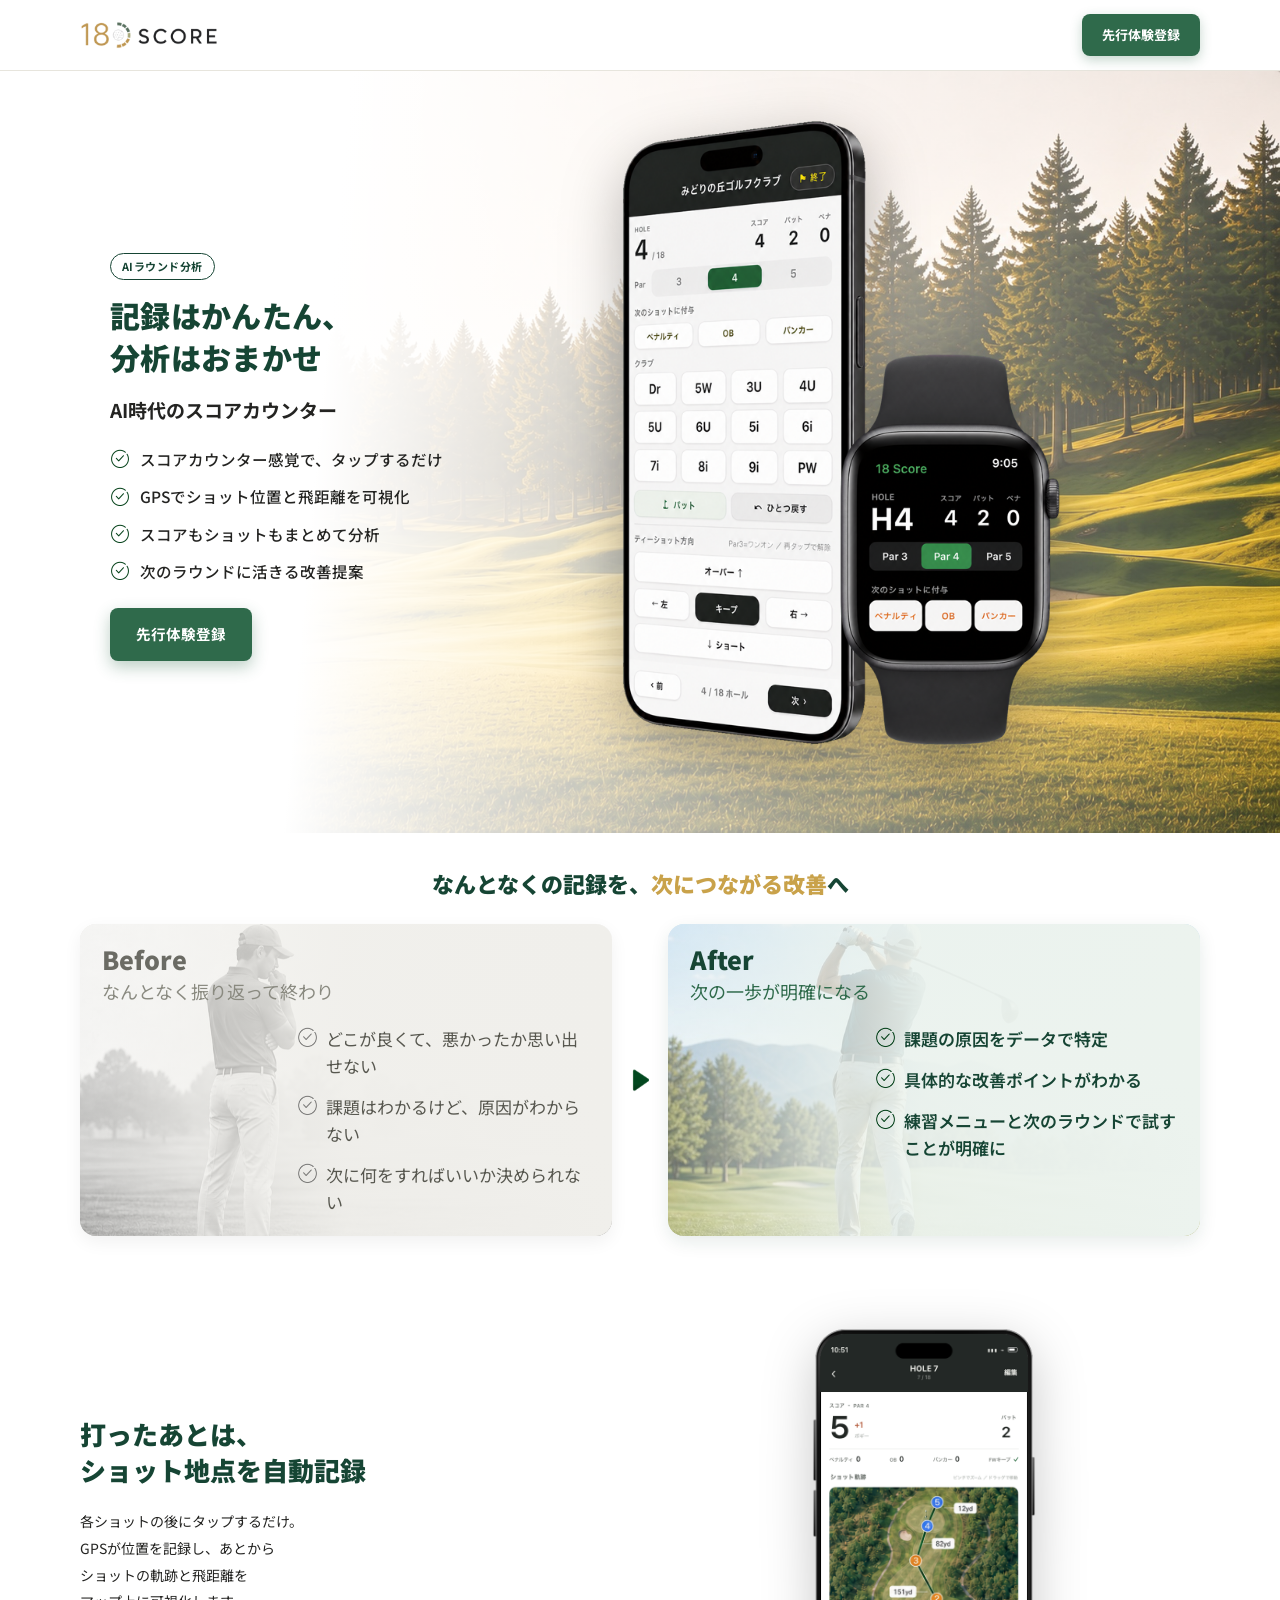
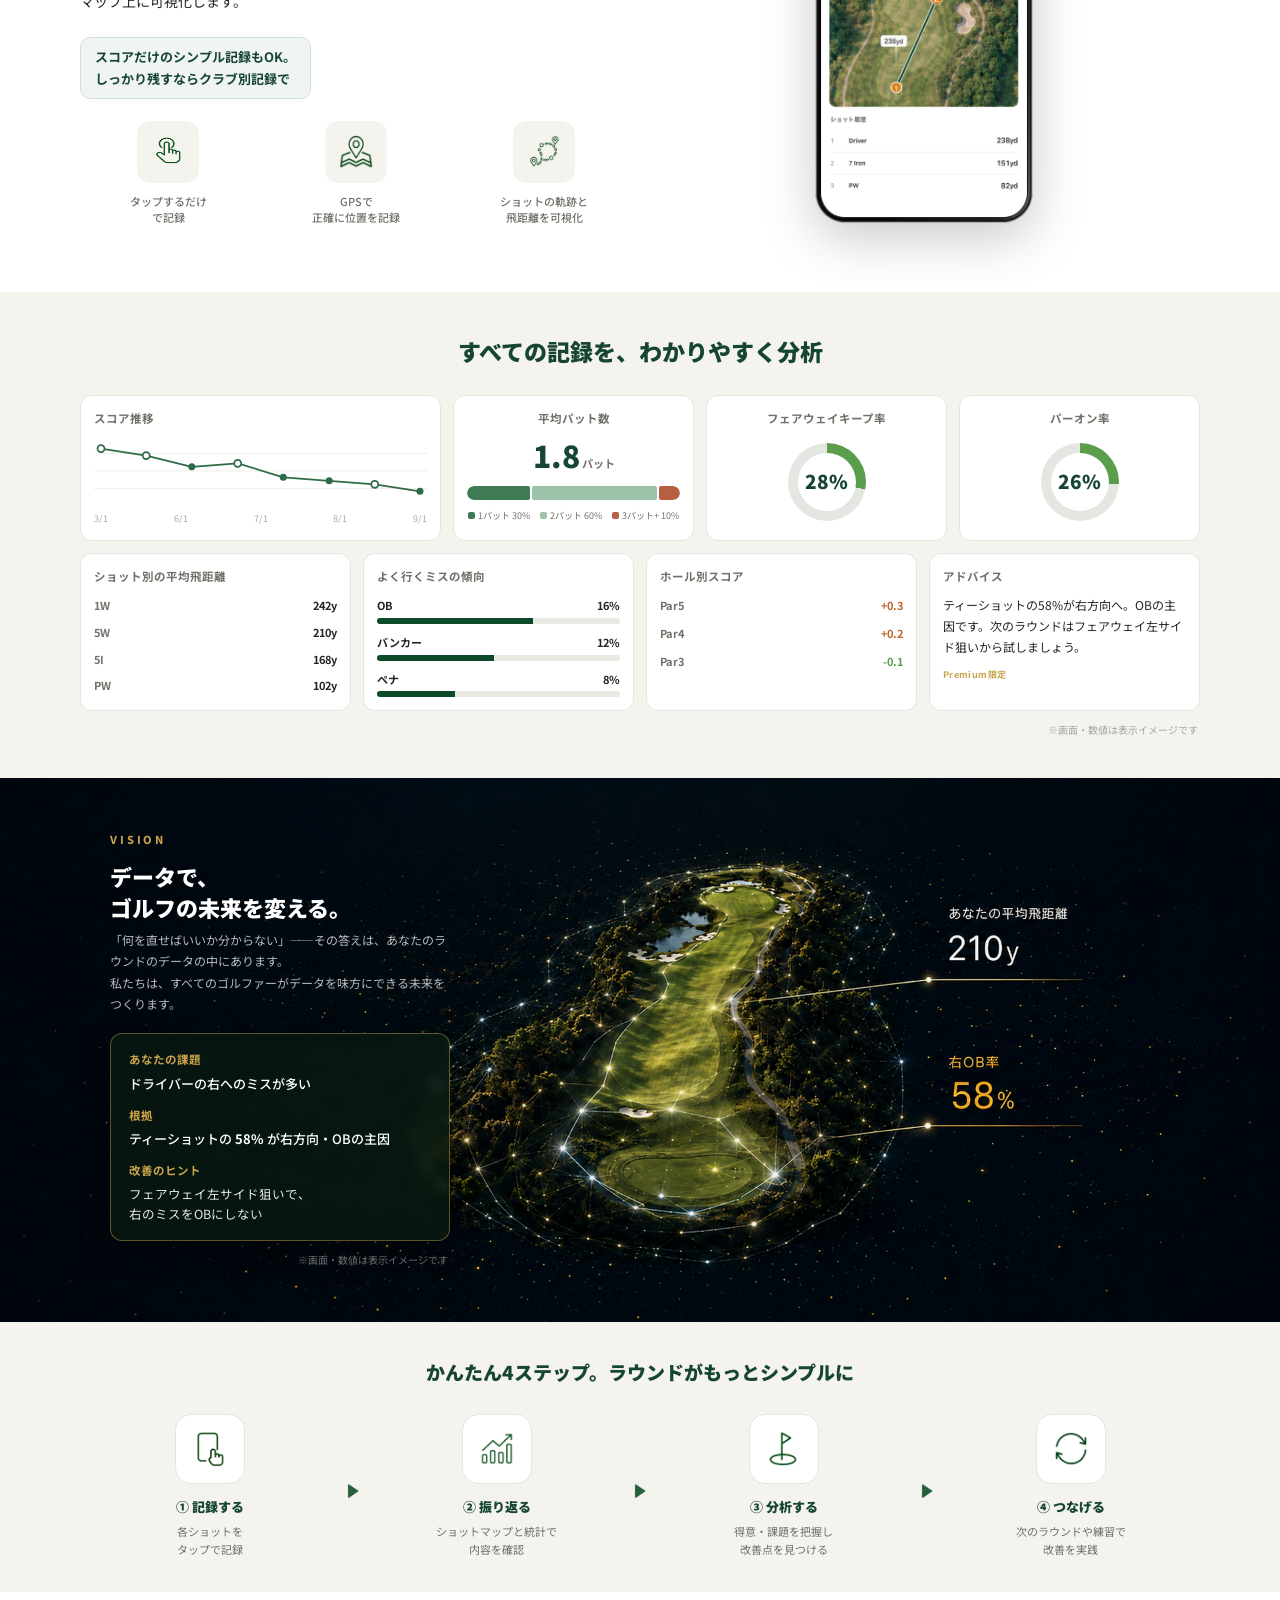
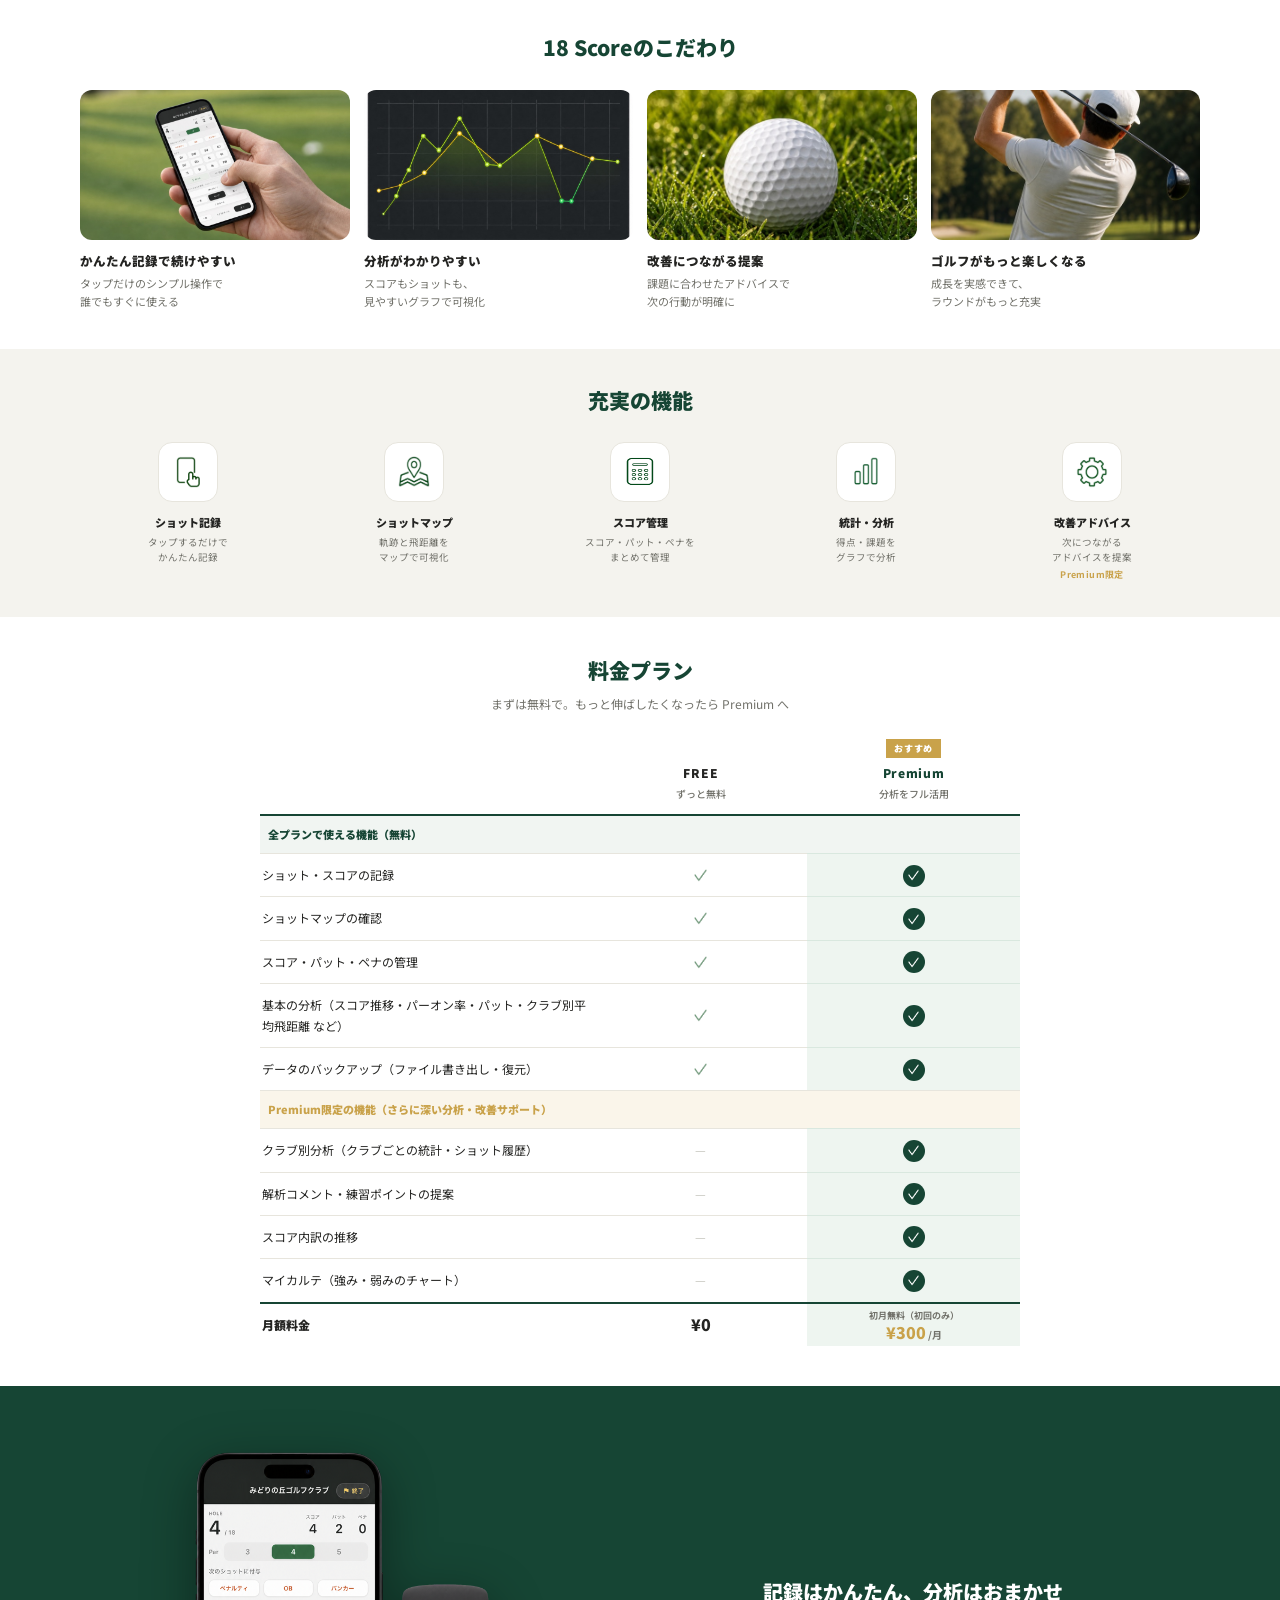
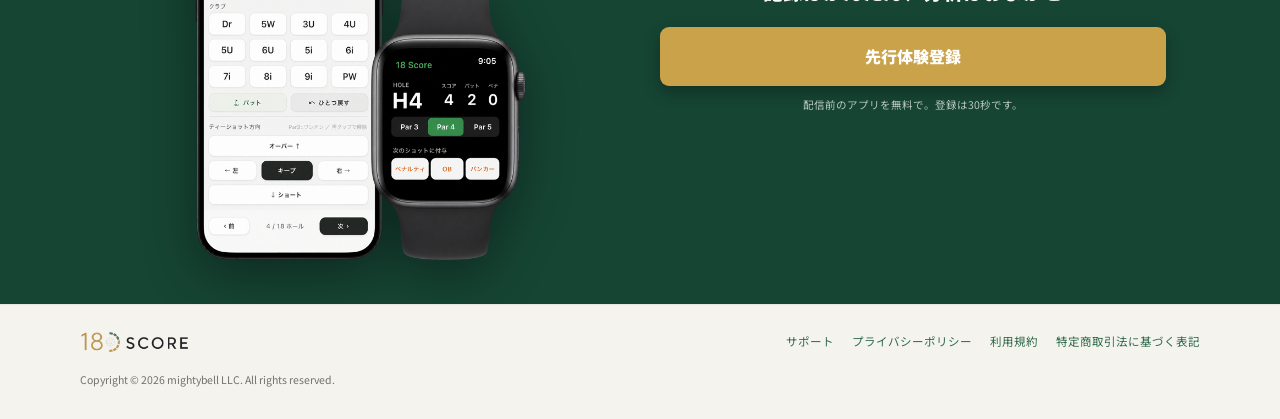
==== index.html @ 8c1914e6 "fix(web): ファビコンが本番で404になる参照を修正 docs/site を公開ルートとして配信しているため、`../design/app_icon_ios_1024.png` はルート外に出" ====
<!DOCTYPE html>
<html lang="ja">
<head>
<meta charset="utf-8">
<meta name="viewport" content="width=device-width,initial-scale=1">
<meta name="theme-color" content="#164534">
<title>18 Score｜AI時代のスコアカウンター</title>
<meta name="description" content="ゴルフスコア管理アプリ「18 Score」。記録はかんたん、分析はおまかせ。タップするだけのスコア・ショット記録と、次のラウンドに活きるAIラウンド分析。">
<meta property="og:title" content="18 Score｜AI時代のスコアカウンター">
<meta property="og:description" content="記録はかんたん、分析はおまかせ。タップするだけのスコア記録と、次につながるAIラウンド分析。">
<meta property="og:type" content="website">
<link rel="icon" href="assets/favicon-32.png">
<link rel="apple-touch-icon" href="assets/apple-touch-icon.png">
<script src="assets/analytics.js"></script>
<link rel="preconnect" href="https://fonts.googleapis.com">
<link rel="preconnect" href="https://fonts.gstatic.com" crossorigin>
<link href="https://fonts.googleapis.com/css2?family=Noto+Sans+JP:wght@400;500;700;900&display=swap" rel="stylesheet">
<style>
:root{
  --green:#164534; --green-deep:#0d4a2a; --gold:#c9a24a; --btn:#2f6a4b;
  --ink:#242422; --muted:#71716a; --bg:#f4f3ee; --line:#e7e5dd; --check:#5a9e4b;
}
*{box-sizing:border-box}
html{scroll-behavior:smooth}
html,body{margin:0;padding:0}
body{background:#e6e4db;font-family:-apple-system,BlinkMacSystemFont,'SF Pro JP','SF Pro Text','Hiragino Sans','Hiragino Kaku Gothic ProN','Noto Sans JP',sans-serif;color:var(--ink);-webkit-font-smoothing:antialiased;line-height:1.7}
a{color:var(--btn);text-decoration:none}
a:hover{color:var(--green)}
img{display:block;max-width:100%}
.page{max-width:100%;margin:0 auto;background:#fff}
.inner{max-width:1120px;margin-left:auto;margin-right:auto}

/* ---------- top nav ---------- */
.topnav{padding:14px 30px;background:#fff;border-bottom:1px solid var(--line);position:sticky;top:0;z-index:50}
.topnav .inner{display:flex;align-items:center;justify-content:space-between}
.topnav img{height:28px;width:auto}
.btn-cta{background:var(--btn);color:#fff;font-weight:700;font-size:13px;padding:10px 20px;border-radius:8px;box-shadow:0 4px 12px rgba(47,107,75,.28)}
a.btn-cta:hover{color:#fff;background:var(--green)}

/* ---------- hero ---------- */
.hero{position:relative;overflow:hidden;background:#fff}
.hero-bg{position:absolute;inset:0;background-image:url(assets/lp/hero-bg.jpg?v=2);background-size:cover;background-position:right center}
.hero-veil{position:absolute;inset:0;background:linear-gradient(95deg,#fff 26%,rgba(255,255,255,.72) 50%,rgba(255,255,255,.12) 100%)}
.hero .inner{position:relative;padding:34px 30px 26px}
.hero-grid{display:grid;grid-template-columns:0.92fr 1.08fr;gap:8px;align-items:center}
.hero-badge{display:inline-block;border:1px solid var(--green);color:var(--green);font-size:11px;font-weight:700;letter-spacing:.04em;padding:3px 11px;border-radius:20px;margin-bottom:14px}
.hero h1{margin:0 0 16px;font-size:30px;line-height:1.4;font-weight:900;color:var(--green);letter-spacing:.01em}
.hl{position:relative;display:inline-block;color:var(--green);white-space:nowrap}
.hl::after{content:"";position:absolute;left:-2px;right:-2px;bottom:2px;height:8px;background:var(--gold);opacity:.5;z-index:-1;border-radius:1px}
.hero-sub{margin:0 0 20px;font-size:19px;font-weight:700;color:var(--ink)}
.hero-checks{list-style:none;margin:0 0 24px;padding:0;display:flex;flex-direction:column;gap:11px}
.hero-checks li{display:flex;align-items:center;gap:10px;font-size:15.5px;font-weight:500}
.hero-checks img{width:20px;height:20px}
.btn-hero{background:var(--btn);color:#fff;font-weight:700;font-size:14.5px;padding:14px 26px;border-radius:8px;box-shadow:0 6px 16px rgba(47,107,75,.32);display:inline-block}
a.btn-hero:hover{color:#fff;background:var(--green)}
.hero-visual{display:flex;justify-content:center;align-items:center;margin-left:-16%;overflow:visible;position:relative;z-index:0}
.hero-visual img{width:142%;max-width:none;filter:drop-shadow(0 18px 30px rgba(0,0,0,.28))}

/* ---------- before / after ---------- */
.ba{position:relative;padding:34px 30px 40px;background:#fff}
.ba h2{margin:0 0 24px;text-align:center;font-size:22px;font-weight:900;color:var(--green);line-height:1.5}
.ba h2 .gold{color:var(--gold)}
.ba-grid{display:grid;grid-template-columns:1fr auto 1fr;gap:14px;align-items:stretch}
.ba-card{position:relative;border-radius:16px;overflow:hidden;min-height:250px}
.ba-card.before{background:#e9e8e3;box-shadow:0 6px 18px rgba(0,0,0,.06)}
.ba-card.after{background:#e7efe9;box-shadow:0 6px 18px rgba(22,69,52,.1)}
.ba-photo{position:absolute;inset:0;background-size:auto 150%;background-repeat:no-repeat;background-position:left 30% center}
.ba-card.before .ba-photo{background-image:url(assets/lp/before-card.jpg);filter:grayscale(1) brightness(1.08)}
.ba-card.after .ba-photo{background-image:url(assets/lp/after-card.jpg);filter:brightness(1.08)}
.ba-card.before .ba-veil{position:absolute;inset:0;background:linear-gradient(90deg,rgba(240,239,235,.35) 0%,rgba(240,239,235,.78) 30%,rgba(240,239,235,.96) 50%,rgba(240,239,235,1) 100%)}
.ba-card.after .ba-veil{position:absolute;inset:0;background:linear-gradient(90deg,rgba(236,243,238,.35) 0%,rgba(236,243,238,.78) 28%,rgba(236,243,238,.96) 48%,rgba(236,243,238,1) 100%)}
.ba-body{position:relative;padding:20px 22px;height:100%}
.ba-title{font-size:25px;font-weight:900;line-height:1.2}
.ba-card.before .ba-title{color:#6b6b64}
.ba-card.after .ba-title{color:var(--green)}
.ba-caption{font-size:18px;margin-top:2px}
.ba-card.before .ba-caption{color:#8a8a80}
.ba-card.after .ba-caption{color:var(--btn)}
.ba-head{margin-bottom:18px}
.ba-list{list-style:none;margin:0 0 0 auto;padding:0;width:60%;display:flex;flex-direction:column;gap:14px}
.ba-card.after .ba-list{width:62%}
.ba-list li{display:flex;align-items:flex-start;gap:8px;font-size:17px;line-height:1.6}
.ba-card.before .ba-list li{color:#57574f}
.ba-card.after .ba-list li{color:var(--green);font-weight:600}
.ba-list img{width:21px;height:21px;flex:none;margin-top:2px}
.ba-card.before .ba-list img{filter:grayscale(1) opacity(.6)}
.ba-arrow{align-self:center}
.ba-arrow img{width:28px;height:28px}

/* ---------- auto record ---------- */
.record{padding:44px 30px 40px;background:#fff}
.record-grid{display:grid;grid-template-columns:1fr 1fr;gap:16px;align-items:start}
.record-copy{margin-top:96px}
.record h2{margin:0 0 20px;font-size:26px;font-weight:900;color:var(--green);line-height:1.4}
.record p{margin:0 0 22px;font-size:14px;color:var(--ink);line-height:1.9}
.simple-pill{display:inline-block;background:#f1f5f2;border:1px solid #cfe0d5;color:var(--green);font-size:13px;font-weight:700;line-height:1.7;border-radius:10px;padding:8px 14px;margin-bottom:22px}
.record-points{display:flex;gap:12px}
.record-point{flex:1;text-align:center}
.record-point .tile{width:62px;height:62px;margin:0 auto 10px;border-radius:14px;background:var(--bg);display:grid;place-items:center}
.record-point .tile img{width:34px;height:34px}
.record-point .label{font-size:11px;font-weight:500;color:var(--muted);line-height:1.5}
.record-visual{display:flex;justify-content:center;align-items:flex-start;position:relative;z-index:2;overflow:visible;margin-top:-20px}
.record-visual img{width:min(598px,100%);filter:drop-shadow(0 14px 26px rgba(0,0,0,.22))}

/* ---------- analyze dashboard ---------- */
.analyze{padding:40px 30px;background:var(--bg)}
.analyze h2{margin:0 0 24px;text-align:center;font-size:23px;font-weight:900;color:var(--green)}
.dash-row1{display:grid;grid-template-columns:1.5fr 1fr 1fr 1fr;gap:12px;margin-bottom:12px}
.dash-row2{display:grid;grid-template-columns:1fr 1fr 1fr 1fr;gap:12px}
.card{background:#fff;border:1px solid var(--line);border-radius:12px;padding:13px}
.dash-row1 .card{display:flex;flex-direction:column}
.card-label{font-size:11.5px;font-weight:700;color:var(--muted);margin-bottom:8px;flex-shrink:0}
.card-body{flex:1;display:flex;flex-direction:column;justify-content:center}
.card-center{text-align:center;display:flex;flex-direction:column;justify-content:center}
.chart-img{display:block;width:100%;height:auto}
.chart-axis{display:flex;justify-content:space-between;font-size:9px;color:#a8a89f;margin-top:5px}
.big-num{font-size:30px;font-weight:900;color:var(--green);line-height:1.1}
.big-num small{font-size:11px;font-weight:700;color:var(--muted);margin-left:2px}
.donut{width:78px;height:78px;margin:0 auto;border-radius:50%;display:grid;place-items:center}
.putt-bar{display:flex;width:100%;height:14px;border-radius:7px;overflow:hidden;gap:2px}
.putt-bar span{display:block;height:100%;border-radius:2px}
.putt-bar span:first-child{border-radius:7px 2px 2px 7px}
.putt-bar span:last-child{border-radius:2px 7px 7px 2px}
.putt-legend{display:flex;justify-content:center;gap:7px 10px;flex-wrap:wrap;font-size:9px;color:var(--muted);margin-top:10px;line-height:1.4}
.putt-legend i{display:inline-block;width:7px;height:7px;border-radius:2px;margin-right:3px}
.donut>div{width:58px;height:58px;border-radius:50%;background:#fff;display:grid;place-items:center;font-size:19px;font-weight:900;color:var(--green)}
.stat-list{display:flex;flex-direction:column;gap:8px;font-size:11px}
.stat-list>div{display:flex;justify-content:space-between}
.stat-list span{color:var(--muted);font-weight:700}
.stat-list b{color:var(--ink)}
.bar-list{display:flex;flex-direction:column;gap:9px;font-size:11px}
.bar-list .bar-head{display:flex;justify-content:space-between;margin-bottom:3px}
.bar-list .bar-head span{color:var(--ink);font-weight:700}
.bar-track{height:6px;background:#e8eae4;border-radius:4px;overflow:hidden}
.bar-fill{height:100%;background:var(--green-deep)}
.hole-list{display:flex;flex-direction:column;gap:9px;font-size:11px}
.hole-list>div{display:flex;justify-content:space-between}
.hole-list span{color:var(--muted);font-weight:700}
.plus{color:#c0642e}
.minus{color:var(--check)}
.advice{display:flex;flex-direction:column}
.advice p{margin:0 0 10px;font-size:12px;line-height:1.75;color:var(--ink)}
.mock-note{margin:10px 2px 0;font-size:10px;color:#a8a89f;text-align:right}
.mock-note.on-dark{color:rgba(255,255,255,.45)}
.premium-mini{font-size:9px;font-weight:700;color:var(--gold);letter-spacing:.04em}

/* ---------- course insight (dark) ---------- */
.insight{position:relative;background:#00070e;overflow:hidden}
.insight-bg{position:absolute;inset:0;width:100%;height:100%;object-fit:cover;object-position:center;opacity:.96}
.insight .inner{position:relative;padding:52px 30px 54px}
.insight-copy{max-width:340px}
.insight-eyebrow{font-size:11px;font-weight:800;letter-spacing:.26em;color:var(--gold);margin:0 0 12px}
.insight h2{margin:0 0 6px;font-size:22px;font-weight:900;color:#fff;line-height:1.4}
.insight-lead{margin:0 0 18px;font-size:12px;color:rgba(255,255,255,.72);line-height:1.8}
.insight-photo{display:none}
.insight-card{background:rgba(10,30,18,.66);border:1px solid rgba(201,162,74,.45);border-radius:12px;padding:16px 18px;backdrop-filter:blur(6px);box-shadow:0 10px 30px rgba(0,0,0,.4)}
.insight-card .k{font-size:11.5px;font-weight:700;color:var(--gold);margin-bottom:3px}
.insight-card .v{font-size:13px;color:#fff;margin-bottom:11px;font-weight:500}
.insight-card .hint{font-size:12.5px;color:rgba(255,255,255,.9);line-height:1.6}

/* ---------- 4 steps ---------- */
.steps{padding:34px 30px;background:var(--bg)}
.steps h2{margin:0 0 26px;text-align:center;font-size:19px;font-weight:900;color:var(--green)}
.steps-grid{display:grid;grid-template-columns:1fr auto 1fr auto 1fr auto 1fr;gap:6px;align-items:start}
.step{text-align:center}
.step .tile{width:70px;height:70px;margin:0 auto 12px;border-radius:16px;background:#fff;border:1px solid var(--line);display:grid;place-items:center}
.step .tile img{width:36px;height:36px}
.step .name{font-size:13px;font-weight:900;color:var(--green);margin-bottom:5px}
.step .desc{font-size:11px;color:var(--muted);line-height:1.6}
.step-arrow{align-self:center;padding-top:10px}
.step-arrow img{width:16px;height:16px;opacity:.85}

/* ---------- reasons ---------- */
.reasons{padding:38px 30px;background:#fff}
.reasons h2{margin:0 0 24px;text-align:center;font-size:21px;font-weight:900;color:var(--green)}
.reasons-grid{display:grid;grid-template-columns:repeat(4,1fr);gap:14px}
.reason-photo{border-radius:12px;overflow:hidden;height:150px;margin-bottom:10px;background:#eee}
.reason-photo.dark{background:#0a130c}
.reason-photo img{width:100%;height:100%;object-fit:cover;object-position:center}
.reason-photo img.pos-58{object-position:center 42%}
.reason-photo img.pos-38{object-position:center 38%}
.reason-name{font-size:12.5px;font-weight:900;color:var(--ink);margin-bottom:4px}
.reason-desc{font-size:11px;color:var(--muted);line-height:1.6}

/* ---------- features ---------- */
.features{padding:34px 30px;background:var(--bg)}
.features h2{margin:0 0 24px;text-align:center;font-size:21px;font-weight:900;color:var(--green)}
.features-grid{display:grid;grid-template-columns:repeat(5,1fr);gap:10px;text-align:center}
.feature .tile{width:60px;height:60px;margin:0 auto 11px;border-radius:14px;background:#fff;border:1px solid var(--line);display:grid;place-items:center}
.feature .tile img{width:32px;height:32px}
.feature .name{font-size:11px;font-weight:900;color:var(--ink);margin-bottom:3px}
.feature .desc{font-size:9.5px;color:var(--muted);line-height:1.55}

/* ---------- pricing ---------- */
.pricing{padding:36px 30px 40px;background:#fff}
.pricing h2{margin:0 0 6px;text-align:center;font-size:21px;font-weight:900;color:var(--green)}
.pricing .lead{margin:0 0 22px;text-align:center;font-size:12px;color:var(--muted)}
.price-table{width:100%;max-width:760px;margin-left:auto;margin-right:auto;border-collapse:collapse;font-size:12px;table-layout:fixed}
.price-table th{border:0;vertical-align:bottom;padding:0 6px 12px;text-align:center}
.price-table th:first-child{width:44%}
.plan-name{font-size:12px;font-weight:900;color:var(--ink);letter-spacing:.06em}
.plan-name.premium{color:var(--green)}
.plan-sub{font-size:10px;font-weight:500;color:var(--muted);margin-top:2px}
.plan-badge{display:inline-block;background:var(--gold);color:#fff;font-size:9px;font-weight:900;letter-spacing:.08em;padding:2px 8px;margin-bottom:5px}
.tr-group td{padding:9px 8px;font-weight:900;font-size:11px;white-space:nowrap}
.tr-group.free-group{background:#f1f5f2}
.tr-group.free-group td{color:var(--green);border-top:2px solid var(--green)}
.tr-group.premium-group{background:#faf5ea}
.tr-group.premium-group td{color:var(--gold);border-top:1px solid var(--line)}
.price-table tbody td{border-top:1px solid var(--line)}
.price-table td.feat{padding:11px 2px}
.price-table td.mark{text-align:center}
.price-table td.premium-col{background:#eef5f0;border-top:1px solid #d9e8df}
.check-free{width:13px;height:13px;margin:0 auto;opacity:.55}
.check-badge{display:inline-flex;width:22px;height:22px;border-radius:50%;background:var(--green);align-items:center;justify-content:center;vertical-align:middle}
.check-badge img{width:11px;height:11px;filter:brightness(0) invert(1)}
.dash{color:#c5c5bd}
.tr-price td{border-top:2px solid var(--green)!important}
.tr-price .feat{padding:14px 2px;font-weight:900;color:var(--ink)}
.tr-price .free-price{text-align:center;font-weight:900;font-size:16px;color:var(--ink)}
.tr-price .premium-price{text-align:center}
.tr-price .premium-price .trial{font-size:9px;font-weight:700;color:var(--muted)}
.tr-price .premium-price .amount{font-size:16px;font-weight:900;color:var(--green);line-height:1.2}
.tr-price .premium-price .amount .gold{color:var(--gold)}
.tr-price .premium-price .amount small{font-size:10px;color:var(--muted);font-weight:700}

/* ---------- final CTA ---------- */
.cta{background:var(--green);padding:0;overflow:hidden}
.cta-grid{display:grid;grid-template-columns:1fr 1fr;align-items:center;gap:0}
.cta-visual{display:flex;justify-content:center;align-items:flex-end;padding:22px 0 0;overflow:hidden}
.cta-visual img{width:118%;max-width:none;filter:drop-shadow(0 14px 26px rgba(0,0,0,.4))}
.cta-copy{padding:34px 34px 34px 20px}
.cta-copy .msg{font-size:20px;font-weight:900;color:#fff;line-height:1.55;margin-bottom:20px;text-align:center}
.btn-gold{display:block;background:var(--gold);color:#fff;font-weight:900;font-size:16px;padding:16px;border-radius:9px;text-align:center;box-shadow:0 6px 16px rgba(0,0,0,.3)}
a.btn-gold:hover{color:#fff;background:#b8873a}
.cta-note{font-size:10.5px;color:rgba(255,255,255,.7);text-align:center;margin-top:10px}

/* ---------- footer ---------- */
.site-footer{background:var(--bg);border-top:1px solid var(--line);padding:26px 30px 30px}
.site-footer .inner{display:flex;flex-wrap:wrap;gap:14px 24px;align-items:center;justify-content:space-between}
.site-footer img{height:22px;width:auto}
.footer-nav{display:flex;flex-wrap:wrap;gap:6px 18px;font-size:11.5px}
.footer-copy{width:100%;font-size:10.5px;color:var(--muted);margin-top:4px}

.br-sp{display:none}
/* ---------- responsive ---------- */
@media (max-width:900px){
  .br-sp{display:inline}
  .topnav{padding:12px 18px}
  .hero .inner{padding:28px 18px 0}
  .hero-grid{grid-template-columns:1fr;gap:0}
  .hero-veil{background:linear-gradient(180deg,#fff 42%,rgba(255,255,255,.82) 68%,rgba(255,255,255,.3) 100%)}
  .hero h1{font-size:26px}
  .hero-visual{margin-left:0;margin-top:6px}
  .hero-visual img{width:100%;max-width:520px}
  .ba,.record,.analyze,.steps,.reasons,.features,.pricing{padding-left:18px;padding-right:18px}
  .ba-grid{grid-template-columns:1fr}
  .ba-arrow{justify-self:center;transform:rotate(90deg)}
  .record-grid{grid-template-columns:1fr}
  .record-copy{margin-top:0}
  .record-visual{margin-top:0}
  .dash-row1,.dash-row2{grid-template-columns:1fr 1fr}
  .steps-grid{grid-template-columns:1fr 1fr;gap:18px 10px}
  .step-arrow{display:none}
  .reasons-grid{grid-template-columns:1fr 1fr}
  .features-grid{grid-template-columns:repeat(3,1fr);gap:14px 10px}
  .insight .inner{padding:32px 20px 36px}
  .insight-bg{display:none}
  .insight-copy{max-width:none}
  .insight-lead{margin-bottom:14px}
  .insight-photo{display:block;width:calc(100% + 40px);margin:0 -20px 8px;aspect-ratio:3/2;object-fit:cover;object-position:55% 50%;-webkit-mask-image:linear-gradient(to bottom,transparent 0,#000 9%,#000 93%,transparent 100%);mask-image:linear-gradient(to bottom,transparent 0,#000 9%,#000 93%,transparent 100%)}
  .insight-card{background:rgba(10,30,18,.9);backdrop-filter:none}
  .cta-grid{grid-template-columns:1fr}
  .cta-copy{padding:28px 22px 32px}
  .cta-visual{order:2;padding:8px 0 0}
  .cta-visual img{width:100%;max-width:520px}
  .price-table th:first-child{width:38%}
}
@media (max-width:480px){
  .features-grid{grid-template-columns:repeat(2,1fr)}
  .hero h1{font-size:23px}
  .hero-sub{font-size:16px}
  .ba-list{width:72%}
  .ba-card.after .ba-list{width:72%}
}
</style>
</head>
<body>
<div class="page">

<!-- ============ TOP NAV ============ -->
<header class="topnav">
  <div class="inner">
    <img src="assets/lp/logo.png" alt="18 Score">
    <a class="btn-cta" href="./signup/">先行体験登録</a>
  </div>
</header>

<!-- ============ HERO ============ -->
<section class="hero">
  <div class="hero-bg"></div>
  <div class="hero-veil"></div>
  <div class="inner">
    <div class="hero-grid">
      <div>
        <div class="hero-badge">AIラウンド分析</div>
        <h1>記録は<span class="hl">かんたん</span>、<br>分析はおまかせ</h1>
        <p class="hero-sub">AI時代のスコアカウンター</p>
        <ul class="hero-checks">
          <li><img src="assets/lp/icon-check-circle.png" alt="">スコアカウンター感覚で、タップするだけ</li>
          <li><img src="assets/lp/icon-check-circle.png" alt="">GPSでショット位置と飛距離を可視化</li>
          <li><img src="assets/lp/icon-check-circle.png" alt="">スコアもショットもまとめて分析</li>
          <li><img src="assets/lp/icon-check-circle.png" alt="">次のラウンドに活きる改善提案</li>
        </ul>
        <div><a class="btn-hero" href="./signup/">先行体験登録</a></div>
      </div>
      <div class="hero-visual">
        <img src="assets/lp/hero-devices.png" alt="18 Score アプリ（iPhoneとApple Watch）">
      </div>
    </div>
  </div>
</section>

<!-- ============ BEFORE / AFTER ============ -->
<section class="ba">
  <div class="inner">
    <h2>なんとなくの記録を、<br class="br-sp"><span class="gold">次につながる改善</span>へ</h2>
    <div class="ba-grid">
      <div class="ba-card before">
        <div class="ba-photo"></div>
        <div class="ba-veil"></div>
        <div class="ba-body">
          <div class="ba-head">
            <div class="ba-title">Before</div>
            <div class="ba-caption">なんとなく振り返って終わり</div>
          </div>
          <ul class="ba-list">
            <li><img src="assets/lp/icon-check-circle.png" alt="">どこが良くて、悪かったか思い出せない</li>
            <li><img src="assets/lp/icon-check-circle.png" alt="">課題はわかるけど、原因がわからない</li>
            <li><img src="assets/lp/icon-check-circle.png" alt="">次に何をすればいいか決められない</li>
          </ul>
        </div>
      </div>
      <div class="ba-arrow"><img src="assets/lp/icon-play-1.png" alt="→"></div>
      <div class="ba-card after">
        <div class="ba-photo"></div>
        <div class="ba-veil"></div>
        <div class="ba-body">
          <div class="ba-head">
            <div class="ba-title">After</div>
            <div class="ba-caption">次の一歩が明確になる</div>
          </div>
          <ul class="ba-list">
            <li><img src="assets/lp/icon-check-circle.png" alt="">課題の原因をデータで特定</li>
            <li><img src="assets/lp/icon-check-circle.png" alt="">具体的な改善ポイントがわかる</li>
            <li><img src="assets/lp/icon-check-circle.png" alt="">練習メニューと次のラウンドで試すことが明確に</li>
          </ul>
        </div>
      </div>
    </div>
  </div>
</section>

<!-- ============ AUTO-RECORD ============ -->
<section id="features" class="record">
  <div class="inner">
    <div class="record-grid">
      <div class="record-copy">
        <h2>打ったあとは、<br>ショット地点を自動記録</h2>
        <p>各ショットの後にタップするだけ。<br>GPSが位置を記録し、あとから<br>ショットの軌跡と飛距離を<br>マップ上に可視化します。</p>
        <div class="simple-pill">スコアだけのシンプル記録もOK。<br>しっかり残すならクラブ別記録で</div>
        <div class="record-points">
          <div class="record-point">
            <div class="tile"><img src="assets/lp/icon-hand-tap.png" alt=""></div>
            <div class="label">タップするだけ<br>で記録</div>
          </div>
          <div class="record-point">
            <div class="tile"><img src="assets/lp/icon-map-pin.png" alt=""></div>
            <div class="label">GPSで<br>正確に位置を記録</div>
          </div>
          <div class="record-point">
            <div class="tile"><img src="assets/lp/icon-route-dotted.png" alt=""></div>
            <div class="label">ショットの軌跡と<br>飛距離を可視化</div>
          </div>
        </div>
      </div>
      <div class="record-visual">
        <img src="assets/lp/shot-map-phone.png" alt="ショット軌跡をマップ上に表示した18 Scoreの画面">
      </div>
    </div>
  </div>
</section>

<!-- ============ ANALYZE DASHBOARD ============ -->
<section class="analyze">
  <div class="inner">
    <h2>すべての記録を、わかりやすく分析</h2>
    <div class="dash-row1">
      <div class="card">
        <div class="card-label">スコア推移</div>
        <div class="card-body">
          <img class="chart-img" src="assets/lp/chart-score-trend.svg" alt="スコア推移グラフ">
                    <div class="chart-axis"><span>3/1</span><span>6/1</span><span>7/1</span><span>8/1</span><span>9/1</span></div>
        </div>
      </div>
      <div class="card" style="text-align:center">
        <div class="card-label" style="margin-bottom:6px">平均パット数</div>
        <div class="card-body">
          <div class="big-num" style="margin-bottom:14px">1.8<small>パット</small></div>
          <div class="putt-bar">
            <span style="width:30%;background:#3E7A53"></span>
            <span style="width:60%;background:#9CC3A9"></span>
            <span style="width:10%;background:#B65F41"></span>
          </div>
          <div class="putt-legend"><span><i style="background:#3E7A53"></i>1パット 30%</span><span><i style="background:#9CC3A9"></i>2パット 60%</span><span><i style="background:#B65F41"></i>3パット+ 10%</span></div>
        </div>
      </div>
      <div class="card" style="text-align:center">
        <div class="card-label">フェアウェイキープ率</div>
        <div class="card-body">
          <div class="donut" style="background:conic-gradient(var(--check) 0 28%,#e4e7e1 28% 100%)"><div>28%</div></div>
        </div>
      </div>
      <div class="card" style="text-align:center">
        <div class="card-label">パーオン率</div>
        <div class="card-body">
          <div class="donut" style="background:conic-gradient(var(--check) 0 26%,#e4e7e1 26% 100%)"><div>26%</div></div>
        </div>
      </div>
    </div>
    <div class="dash-row2">
      <div class="card">
        <div class="card-label" style="margin-bottom:10px">ショット別の平均飛距離</div>
        <div class="stat-list">
          <div><span>1W</span><b>242y</b></div>
          <div><span>5W</span><b>210y</b></div>
          <div><span>5I</span><b>168y</b></div>
          <div><span>PW</span><b>102y</b></div>
        </div>
      </div>
      <div class="card">
        <div class="card-label" style="margin-bottom:10px">よく行くミスの傾向</div>
        <div class="bar-list">
          <div><div class="bar-head"><span>OB</span><b>16%</b></div><div class="bar-track"><div class="bar-fill" style="width:64%"></div></div></div>
          <div><div class="bar-head"><span>バンカー</span><b>12%</b></div><div class="bar-track"><div class="bar-fill" style="width:48%"></div></div></div>
          <div><div class="bar-head"><span>ペナ</span><b>8%</b></div><div class="bar-track"><div class="bar-fill" style="width:32%"></div></div></div>
        </div>
      </div>
      <div class="card">
        <div class="card-label" style="margin-bottom:10px">ホール別スコア</div>
        <div class="hole-list">
          <div><span>Par5</span><b class="plus">+0.3</b></div>
          <div><span>Par4</span><b class="plus">+0.2</b></div>
          <div><span>Par3</span><b class="minus">-0.1</b></div>
        </div>
      </div>
      <div class="card advice">
        <div class="card-label">アドバイス</div>
        <p>ティーショットの58%が右方向へ。OBの主因です。次のラウンドはフェアウェイ左サイド狙いから試しましょう。</p>
        <div class="premium-mini">Premium限定</div>
      </div>
    </div>
    <p class="mock-note">※画面・数値は表示イメージです</p>
  </div>
</section>

<!-- ============ COURSE INSIGHT (DARK) ============ -->
<section class="insight">
  <img class="insight-bg" src="assets/lp/course-map.jpg?v=3" alt="">
  <div class="inner">
    <div class="insight-copy">
      <div class="insight-eyebrow">VISION</div>
      <h2>データで、<br>ゴルフの未来を変える。</h2>
      <p class="insight-lead">「何を直せばいいか分からない」——その答えは、あなたのラウンドのデータの中にあります。<br>私たちは、すべてのゴルファーがデータを味方にできる未来をつくります。</p>
      <img class="insight-photo" src="assets/lp/course-map-mobile.jpg" alt="コースとラウンドデータのイメージ">
      <div class="insight-card">
        <div class="k">あなたの課題</div>
        <div class="v">ドライバーの右へのミスが多い</div>
        <div class="k">根拠</div>
        <div class="v">ティーショットの <b>58%</b> が右方向・OBの主因</div>
        <div class="k">改善のヒント</div>
        <div class="hint">フェアウェイ左サイド狙いで、<br>右のミスをOBにしない</div>
      </div>
      <p class="mock-note on-dark">※画面・数値は表示イメージです</p>
    </div>
  </div>
</section>

<!-- ============ 4 STEPS ============ -->
<section class="steps">
  <div class="inner">
    <h2>かんたん4ステップ。<br class="br-sp">ラウンドがもっとシンプルに</h2>
    <div class="steps-grid">
      <div class="step">
        <div class="tile"><img src="assets/lp/icon-phone-tap.png" alt=""></div>
        <div class="name">① 記録する</div>
        <div class="desc">各ショットを<br>タップで記録</div>
      </div>
      <div class="step-arrow"><img src="assets/lp/icon-play-2.png" alt=""></div>
      <div class="step">
        <div class="tile"><img src="assets/lp/icon-growth-arrow.png" alt=""></div>
        <div class="name">② 振り返る</div>
        <div class="desc">ショットマップと統計で<br>内容を確認</div>
      </div>
      <div class="step-arrow"><img src="assets/lp/icon-play-2.png" alt=""></div>
      <div class="step">
        <div class="tile"><img src="assets/lp/icon-flag-pin.png" alt=""></div>
        <div class="name">③ 分析する</div>
        <div class="desc">得意・課題を把握し<br>改善点を見つける</div>
      </div>
      <div class="step-arrow"><img src="assets/lp/icon-play-2.png" alt=""></div>
      <div class="step">
        <div class="tile"><img src="assets/lp/icon-sync-arrows.png" alt=""></div>
        <div class="name">④ つなげる</div>
        <div class="desc">次のラウンドや練習で<br>改善を実践</div>
      </div>
    </div>
  </div>
</section>

<!-- ============ REASONS ============ -->
<section class="reasons">
  <div class="inner">
    <h2>18 Scoreのこだわり</h2>
    <div class="reasons-grid">
      <div>
        <div class="reason-photo"><img src="assets/lp/reason-record.jpg" alt="手元で18 Scoreを操作している様子"></div>
        <div class="reason-name">かんたん記録で続けやすい</div>
        <div class="reason-desc">タップだけのシンプル操作で<br>誰でもすぐに使える</div>
      </div>
      <div>
        <div class="reason-photo dark"><img src="assets/lp/reason-analysis.jpg?v=2" alt="スコア推移のグラフ"></div>
        <div class="reason-name">分析がわかりやすい</div>
        <div class="reason-desc">スコアもショットも、<br>見やすいグラフで可視化</div>
      </div>
      <div>
        <div class="reason-photo"><img class="pos-58" src="assets/lp/reason-improve.jpg" alt="芝の上のゴルフボール"></div>
        <div class="reason-name">改善につながる提案</div>
        <div class="reason-desc">課題に合わせたアドバイスで<br>次の行動が明確に</div>
      </div>
      <div>
        <div class="reason-photo"><img class="pos-38" src="assets/lp/reason-fun.jpg" alt="スイングするゴルファー"></div>
        <div class="reason-name">ゴルフがもっと楽しくなる</div>
        <div class="reason-desc">成長を実感できて、<br>ラウンドがもっと充実</div>
      </div>
    </div>
  </div>
</section>

<!-- ============ FEATURES GRID ============ -->
<section class="features">
  <div class="inner">
    <h2>充実の機能</h2>
    <div class="features-grid">
      <div class="feature"><div class="tile"><img src="assets/lp/icon-phone-tap.png" alt=""></div><div class="name">ショット記録</div><div class="desc">タップするだけで<br>かんたん記録</div></div>
      <div class="feature"><div class="tile"><img src="assets/lp/icon-map-pin.png" alt=""></div><div class="name">ショットマップ</div><div class="desc">軌跡と飛距離を<br>マップで可視化</div></div>
      <div class="feature"><div class="tile"><img src="assets/lp/icon-calculator.png" alt=""></div><div class="name">スコア管理</div><div class="desc">スコア・パット・ペナを<br>まとめて管理</div></div>
      <div class="feature"><div class="tile"><img src="assets/lp/icon-bar-chart.png" alt=""></div><div class="name">統計・分析</div><div class="desc">得点・課題を<br>グラフで分析</div></div>
      <div class="feature"><div class="tile"><img src="assets/lp/icon-gear.png" alt=""></div><div class="name">改善アドバイス</div><div class="desc">次につながる<br>アドバイスを提案</div><div class="premium-mini" style="margin-top:3px">Premium限定</div></div>
    </div>
  </div>
</section>

<!-- ============ PRICING ============ -->
<section class="pricing">
  <div class="inner">
    <h2>料金プラン</h2>
    <p class="lead">まずは無料で。もっと伸ばしたくなったら Premium へ</p>
    <table class="price-table">
      <thead>
        <tr>
          <th></th>
          <th>
            <div class="plan-name">FREE</div>
            <div class="plan-sub">ずっと無料</div>
          </th>
          <th>
            <div class="plan-badge">おすすめ</div>
            <div class="plan-name premium">Premium</div>
            <div class="plan-sub">分析をフル活用</div>
          </th>
        </tr>
      </thead>
      <tbody>
        <tr class="tr-group free-group"><td colspan="3">全プランで使える機能（無料）</td></tr>
        <tr><td class="feat">ショット・スコアの記録</td><td class="mark"><img class="check-free" src="assets/lp/icon-checkmark.png" alt="対応"></td><td class="mark premium-col"><span class="check-badge"><img src="assets/lp/icon-checkmark.png" alt="対応"></span></td></tr>
        <tr><td class="feat">ショットマップの確認</td><td class="mark"><img class="check-free" src="assets/lp/icon-checkmark.png" alt="対応"></td><td class="mark premium-col"><span class="check-badge"><img src="assets/lp/icon-checkmark.png" alt="対応"></span></td></tr>
        <tr><td class="feat">スコア・パット・ペナの管理</td><td class="mark"><img class="check-free" src="assets/lp/icon-checkmark.png" alt="対応"></td><td class="mark premium-col"><span class="check-badge"><img src="assets/lp/icon-checkmark.png" alt="対応"></span></td></tr>
        <tr><td class="feat">基本の分析（スコア推移・パーオン率・パット・クラブ別平均飛距離 など）</td><td class="mark"><img class="check-free" src="assets/lp/icon-checkmark.png" alt="対応"></td><td class="mark premium-col"><span class="check-badge"><img src="assets/lp/icon-checkmark.png" alt="対応"></span></td></tr>
        <tr><td class="feat">データのバックアップ（ファイル書き出し・復元）</td><td class="mark"><img class="check-free" src="assets/lp/icon-checkmark.png" alt="対応"></td><td class="mark premium-col"><span class="check-badge"><img src="assets/lp/icon-checkmark.png" alt="対応"></span></td></tr>
        <tr class="tr-group premium-group"><td colspan="3">Premium限定の機能（さらに深い分析・改善サポート）</td></tr>
        <tr><td class="feat">クラブ別分析（クラブごとの統計・ショット履歴）</td><td class="mark dash">—</td><td class="mark premium-col"><span class="check-badge"><img src="assets/lp/icon-checkmark.png" alt="対応"></span></td></tr>
        <tr><td class="feat">解析コメント・練習ポイントの提案</td><td class="mark dash">—</td><td class="mark premium-col"><span class="check-badge"><img src="assets/lp/icon-checkmark.png" alt="対応"></span></td></tr>
        <tr><td class="feat">スコア内訳の推移</td><td class="mark dash">—</td><td class="mark premium-col"><span class="check-badge"><img src="assets/lp/icon-checkmark.png" alt="対応"></span></td></tr>
        <tr><td class="feat">マイカルテ（強み・弱みのチャート）</td><td class="mark dash">—</td><td class="mark premium-col"><span class="check-badge"><img src="assets/lp/icon-checkmark.png" alt="対応"></span></td></tr>
        <tr class="tr-price">
          <td class="feat">月額料金</td>
          <td class="free-price">¥0</td>
          <td class="premium-price premium-col"><div class="trial">初月無料（初回のみ）</div><div class="amount"><span class="gold">¥300</span><small> /月</small></div></td>
        </tr>
      </tbody>
    </table>
  </div>
</section>

<!-- ============ FINAL CTA ============ -->
<section id="signup" class="cta">
  <div class="inner">
    <div class="cta-grid">
      <div class="cta-visual">
        <img src="assets/lp/cta-devices.png" alt="18 Score アプリ（iPhoneとApple Watch）">
      </div>
      <div class="cta-copy">
        <div class="msg">記録はかんたん、分析はおまかせ</div>
        <a class="btn-gold" href="./signup/">先行体験登録</a>
        <div class="cta-note">配信前のアプリを無料で。登録は30秒です。</div>
      </div>
    </div>
  </div>
</section>

<!-- ============ FOOTER ============ -->
<footer class="site-footer">
  <div class="inner">
    <img src="assets/lp/logo.png" alt="18 Score">
    <nav class="footer-nav" aria-label="サポート・法務">
      <a href="./support/">サポート</a>
      <a href="./privacy/">プライバシーポリシー</a>
      <a href="./terms/">利用規約</a>
      <a href="./commerce/">特定商取引法に基づく表記</a>
    </nav>
    <div class="footer-copy">Copyright &copy; 2026 mightybell LLC. All rights reserved.</div>
  </div>
</footer>

</div>
</body>
</html>
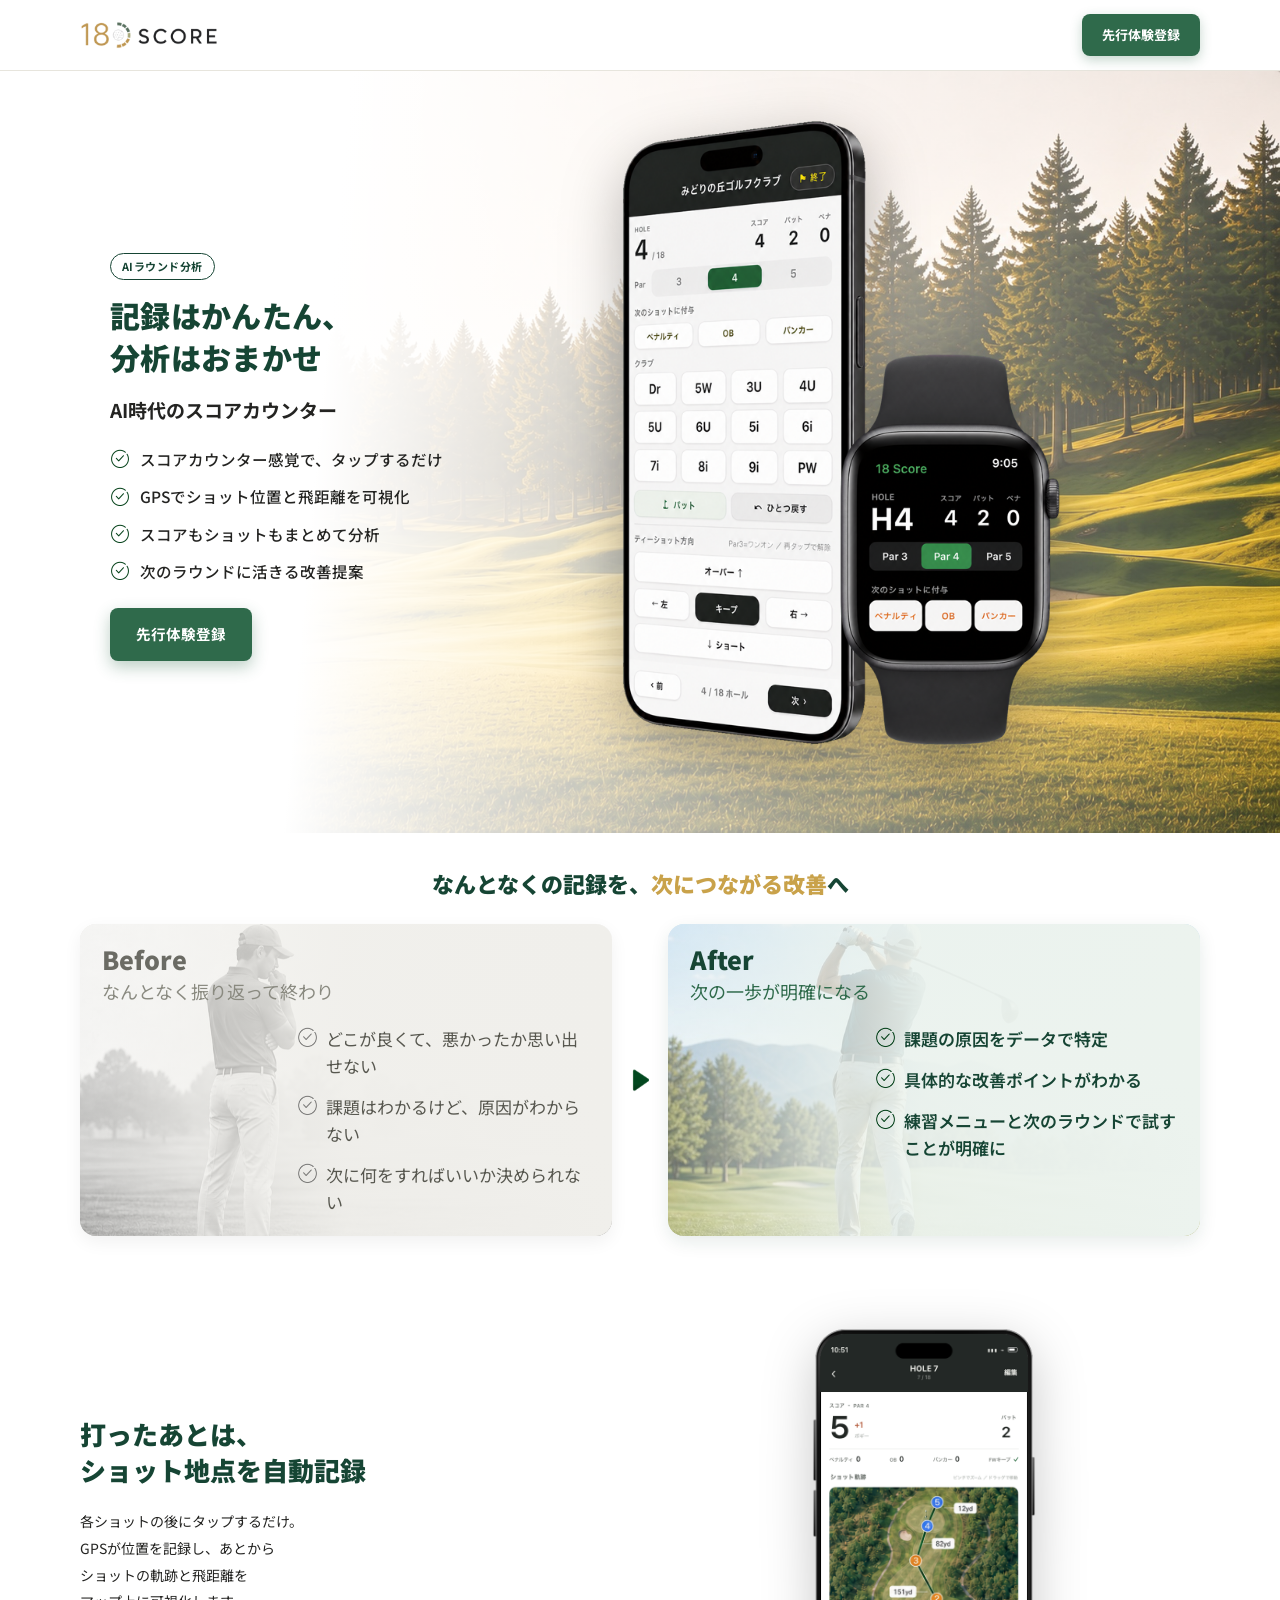
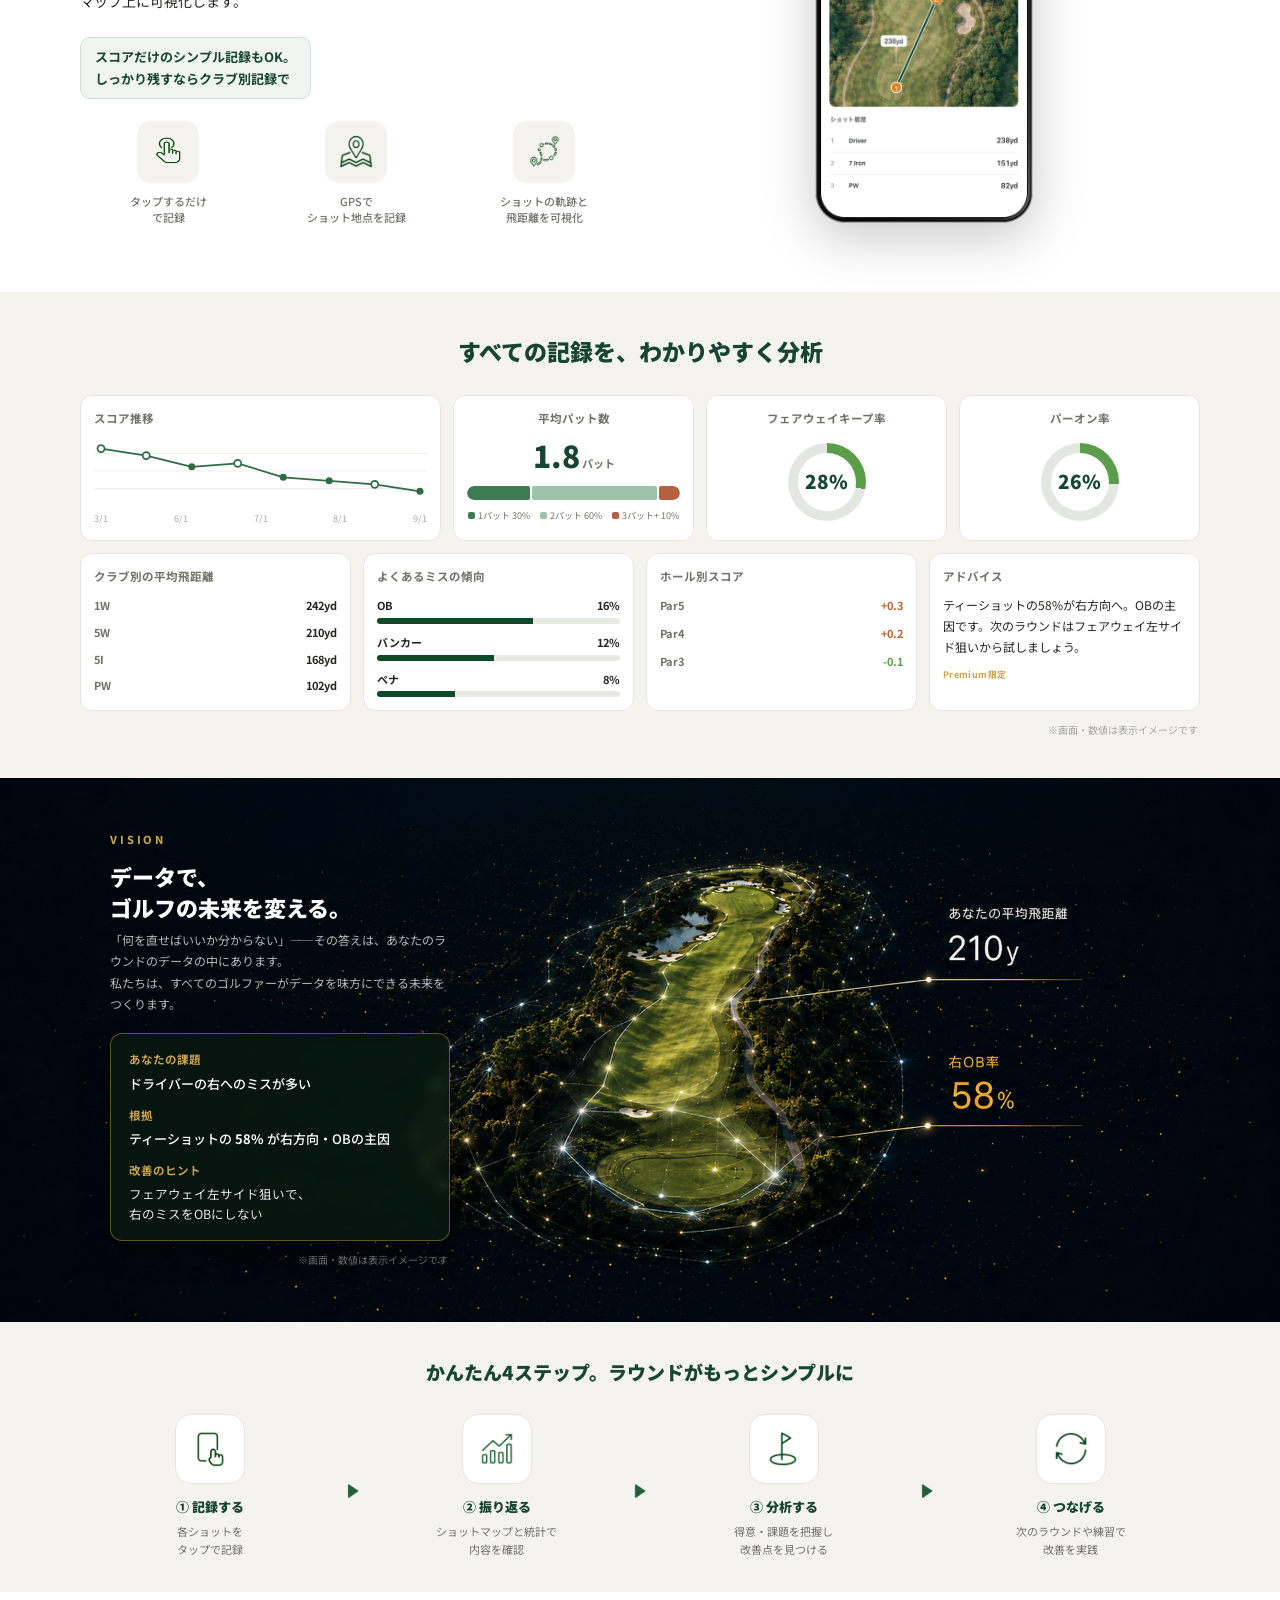
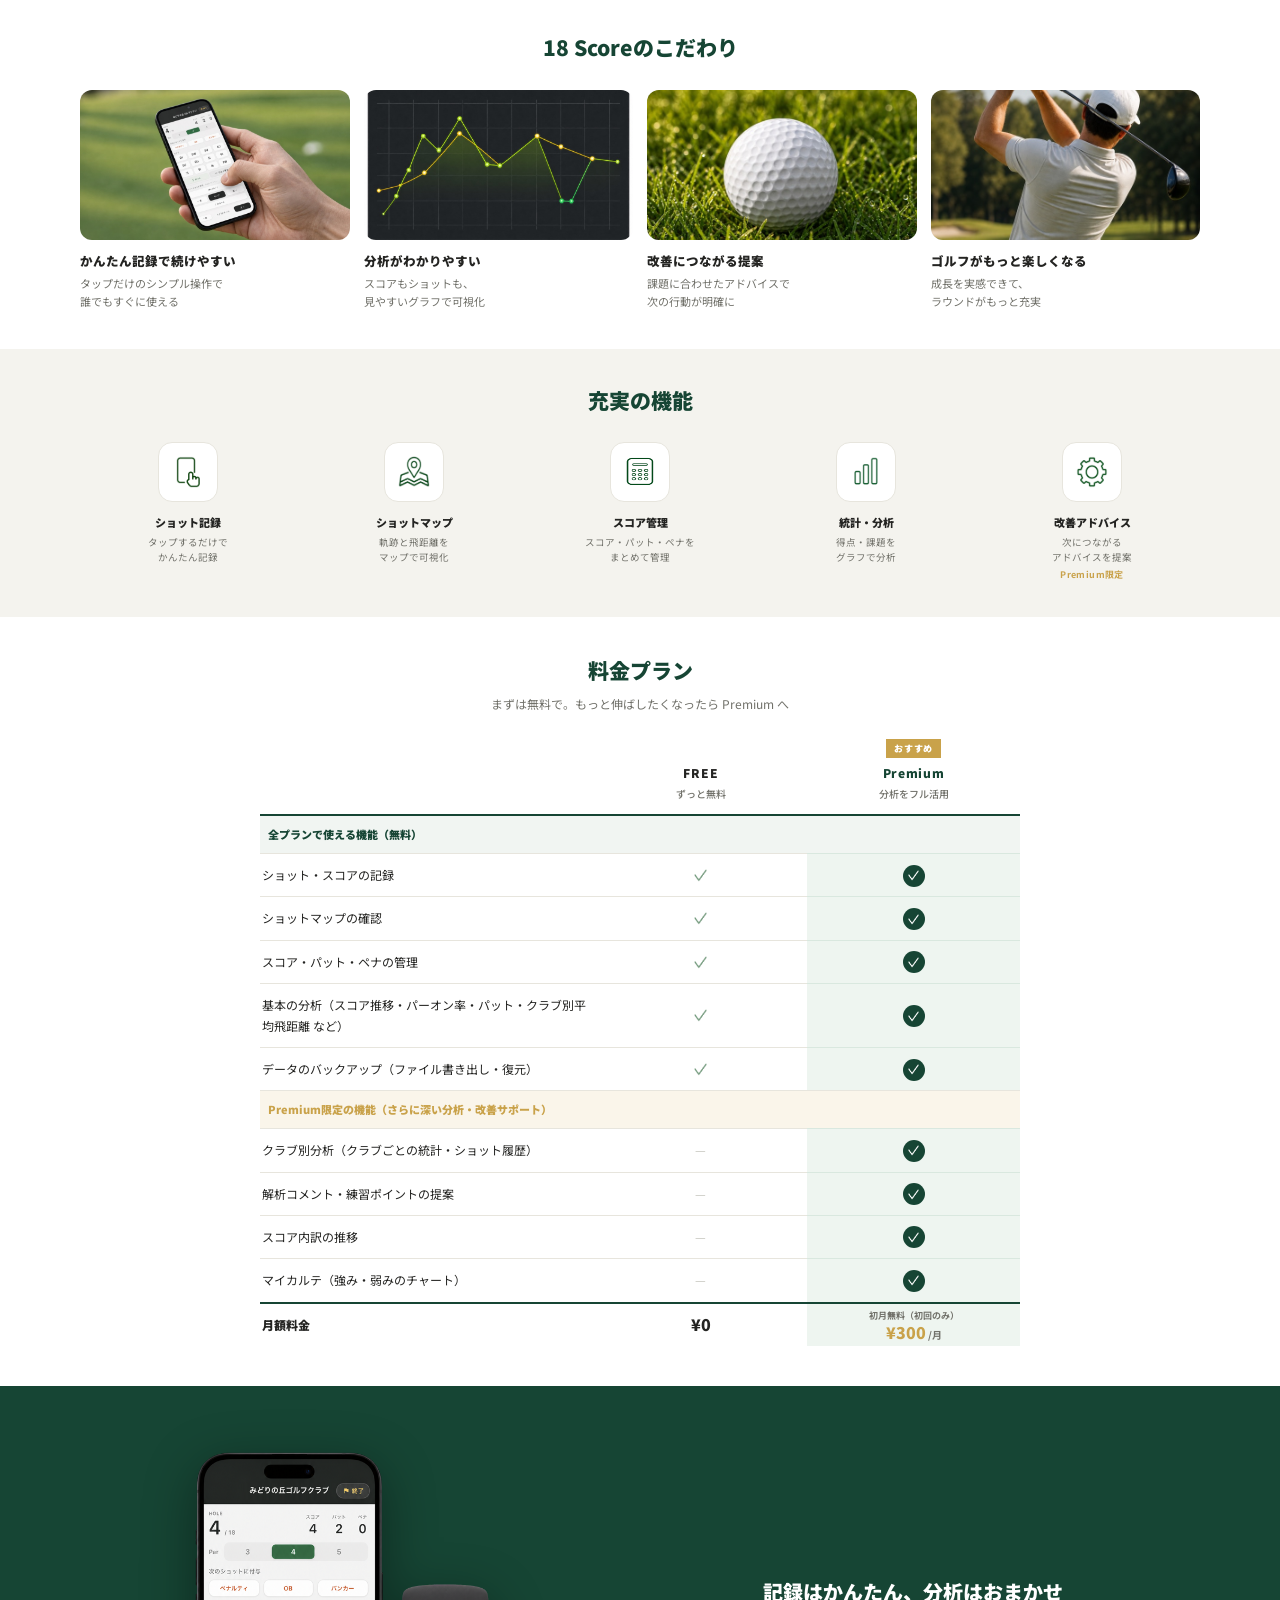
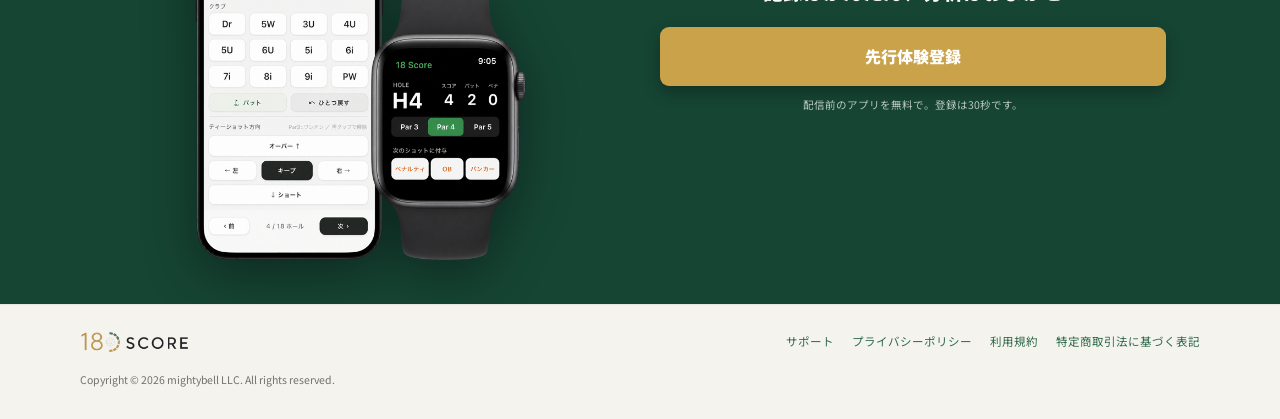
==== commit 48dc2b97: "監査で見つかった不具合を修正（気圧とGPS高度の混在ほか） **critical: 気圧の相対高度とGPSの絶対標高を同一ホール内で混ぜていた** - 行ごとに「気圧があれば気圧、無ければGPS高度」" ====
--- a/index.html
+++ b/index.html
@@ -6,9 +6,24 @@
 <meta name="theme-color" content="#164534">
 <title>18 Score｜AI時代のスコアカウンター</title>
 <meta name="description" content="ゴルフスコア管理アプリ「18 Score」。記録はかんたん、分析はおまかせ。タップするだけのスコア・ショット記録と、次のラウンドに活きるAIラウンド分析。">
+<link rel="canonical" href="https://18score.app/">
+<meta property="og:type" content="website">
+<meta property="og:site_name" content="18 Score">
+<meta property="og:locale" content="ja_JP">
+<meta property="og:url" content="https://18score.app/">
 <meta property="og:title" content="18 Score｜AI時代のスコアカウンター">
 <meta property="og:description" content="記録はかんたん、分析はおまかせ。タップするだけのスコア記録と、次につながるAIラウンド分析。">
-<meta property="og:type" content="website">
+<meta property="og:image" content="https://18score.app/assets/og-card.jpg">
+<meta property="og:image:secure_url" content="https://18score.app/assets/og-card.jpg">
+<meta property="og:image:type" content="image/jpeg">
+<meta property="og:image:width" content="1200">
+<meta property="og:image:height" content="630">
+<meta property="og:image:alt" content="18 Score｜記録はかんたん、分析はおまかせ">
+<meta name="twitter:card" content="summary_large_image">
+<meta name="twitter:title" content="18 Score｜AI時代のスコアカウンター">
+<meta name="twitter:description" content="記録はかんたん、分析はおまかせ。タップするだけのスコア記録と、次につながるAIラウンド分析。">
+<meta name="twitter:image" content="https://18score.app/assets/og-card.jpg">
+<meta name="twitter:image:alt" content="18 Score｜記録はかんたん、分析はおまかせ">
 <link rel="icon" href="assets/favicon-32.png">
 <link rel="apple-touch-icon" href="assets/apple-touch-icon.png">
 <script src="assets/analytics.js"></script>
@@ -376,7 +391,7 @@
           </div>
           <div class="record-point">
             <div class="tile"><img src="assets/lp/icon-map-pin.png" alt=""></div>
-            <div class="label">GPSで<br>正確に位置を記録</div>
+            <div class="label">GPSで<br>ショット地点を記録</div>
           </div>
           <div class="record-point">
             <div class="tile"><img src="assets/lp/icon-route-dotted.png" alt=""></div>
@@ -430,16 +445,16 @@
     </div>
     <div class="dash-row2">
       <div class="card">
-        <div class="card-label" style="margin-bottom:10px">ショット別の平均飛距離</div>
+        <div class="card-label" style="margin-bottom:10px">クラブ別の平均飛距離</div>
         <div class="stat-list">
-          <div><span>1W</span><b>242y</b></div>
-          <div><span>5W</span><b>210y</b></div>
-          <div><span>5I</span><b>168y</b></div>
-          <div><span>PW</span><b>102y</b></div>
+          <div><span>1W</span><b>242yd</b></div>
+          <div><span>5W</span><b>210yd</b></div>
+          <div><span>5I</span><b>168yd</b></div>
+          <div><span>PW</span><b>102yd</b></div>
         </div>
       </div>
       <div class="card">
-        <div class="card-label" style="margin-bottom:10px">よく行くミスの傾向</div>
+        <div class="card-label" style="margin-bottom:10px">よくあるミスの傾向</div>
         <div class="bar-list">
           <div><div class="bar-head"><span>OB</span><b>16%</b></div><div class="bar-track"><div class="bar-fill" style="width:64%"></div></div></div>
           <div><div class="bar-head"><span>バンカー</span><b>12%</b></div><div class="bar-track"><div class="bar-fill" style="width:48%"></div></div></div>
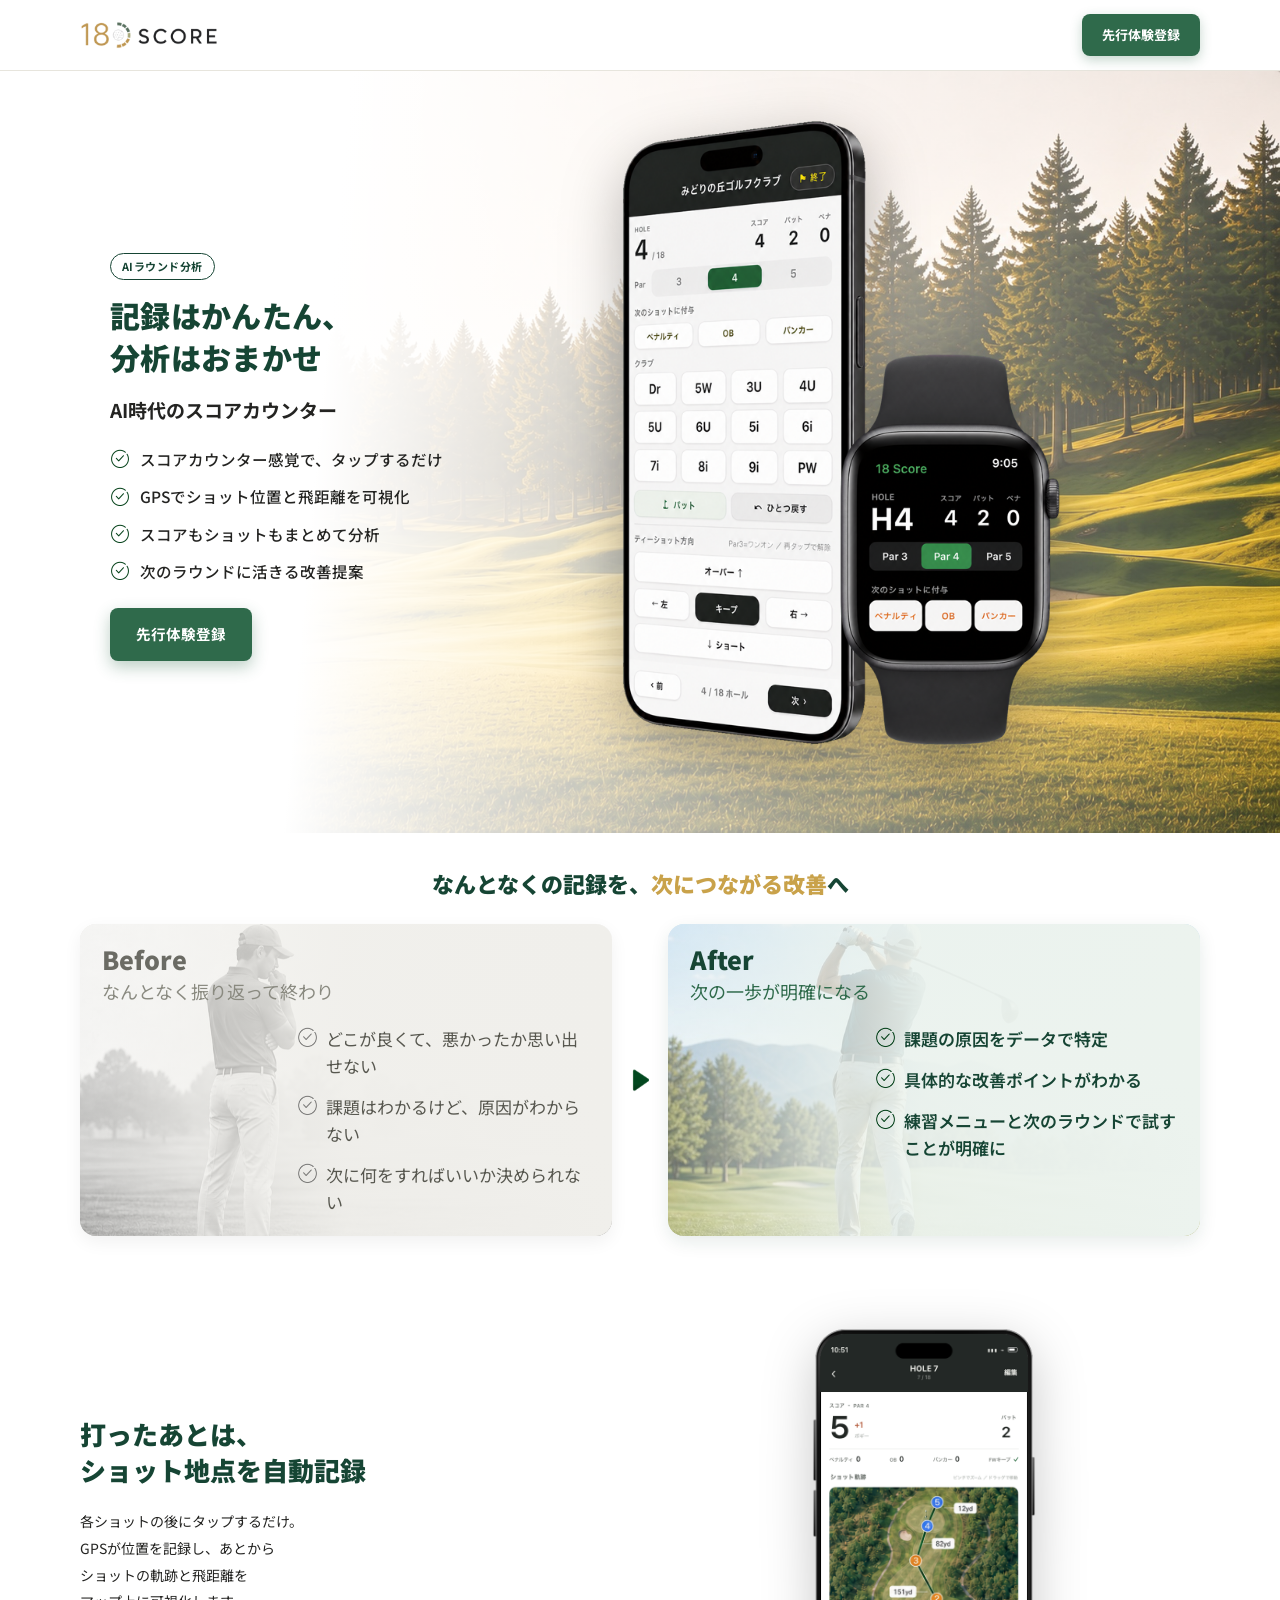
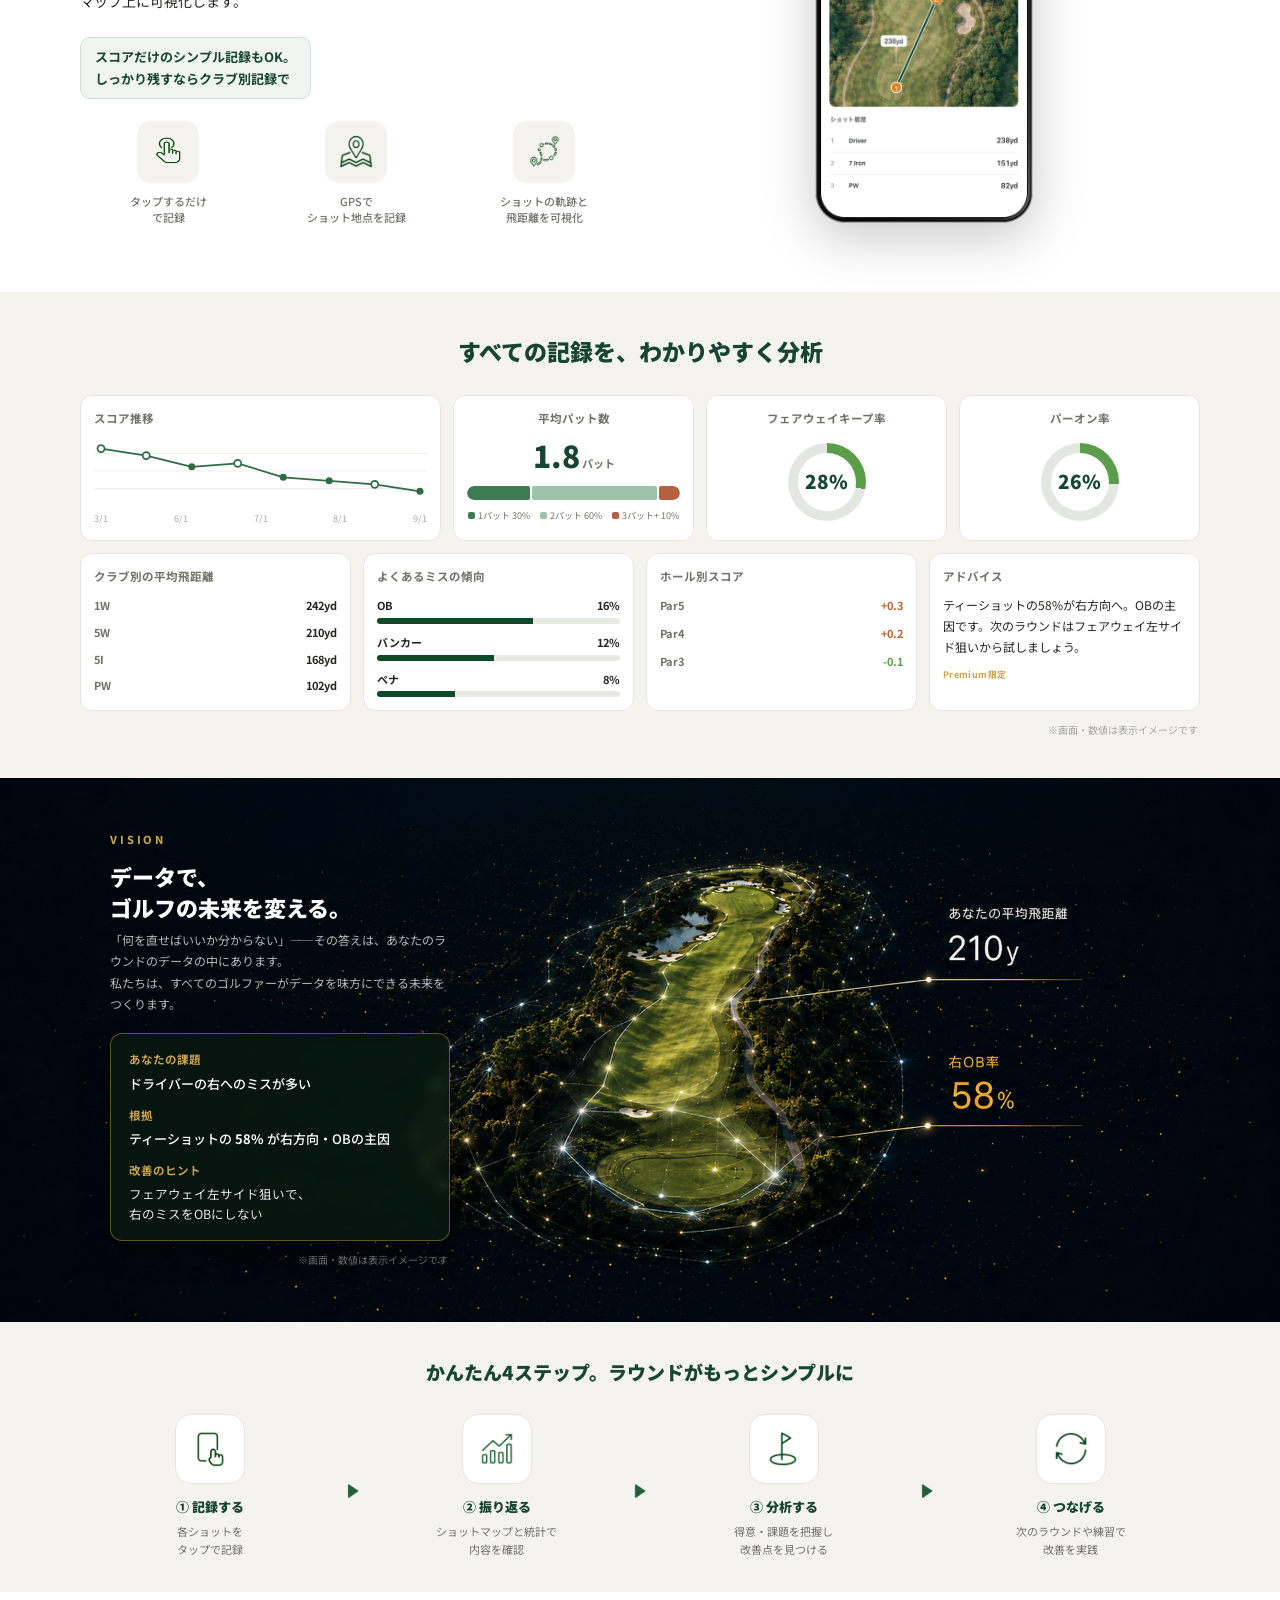
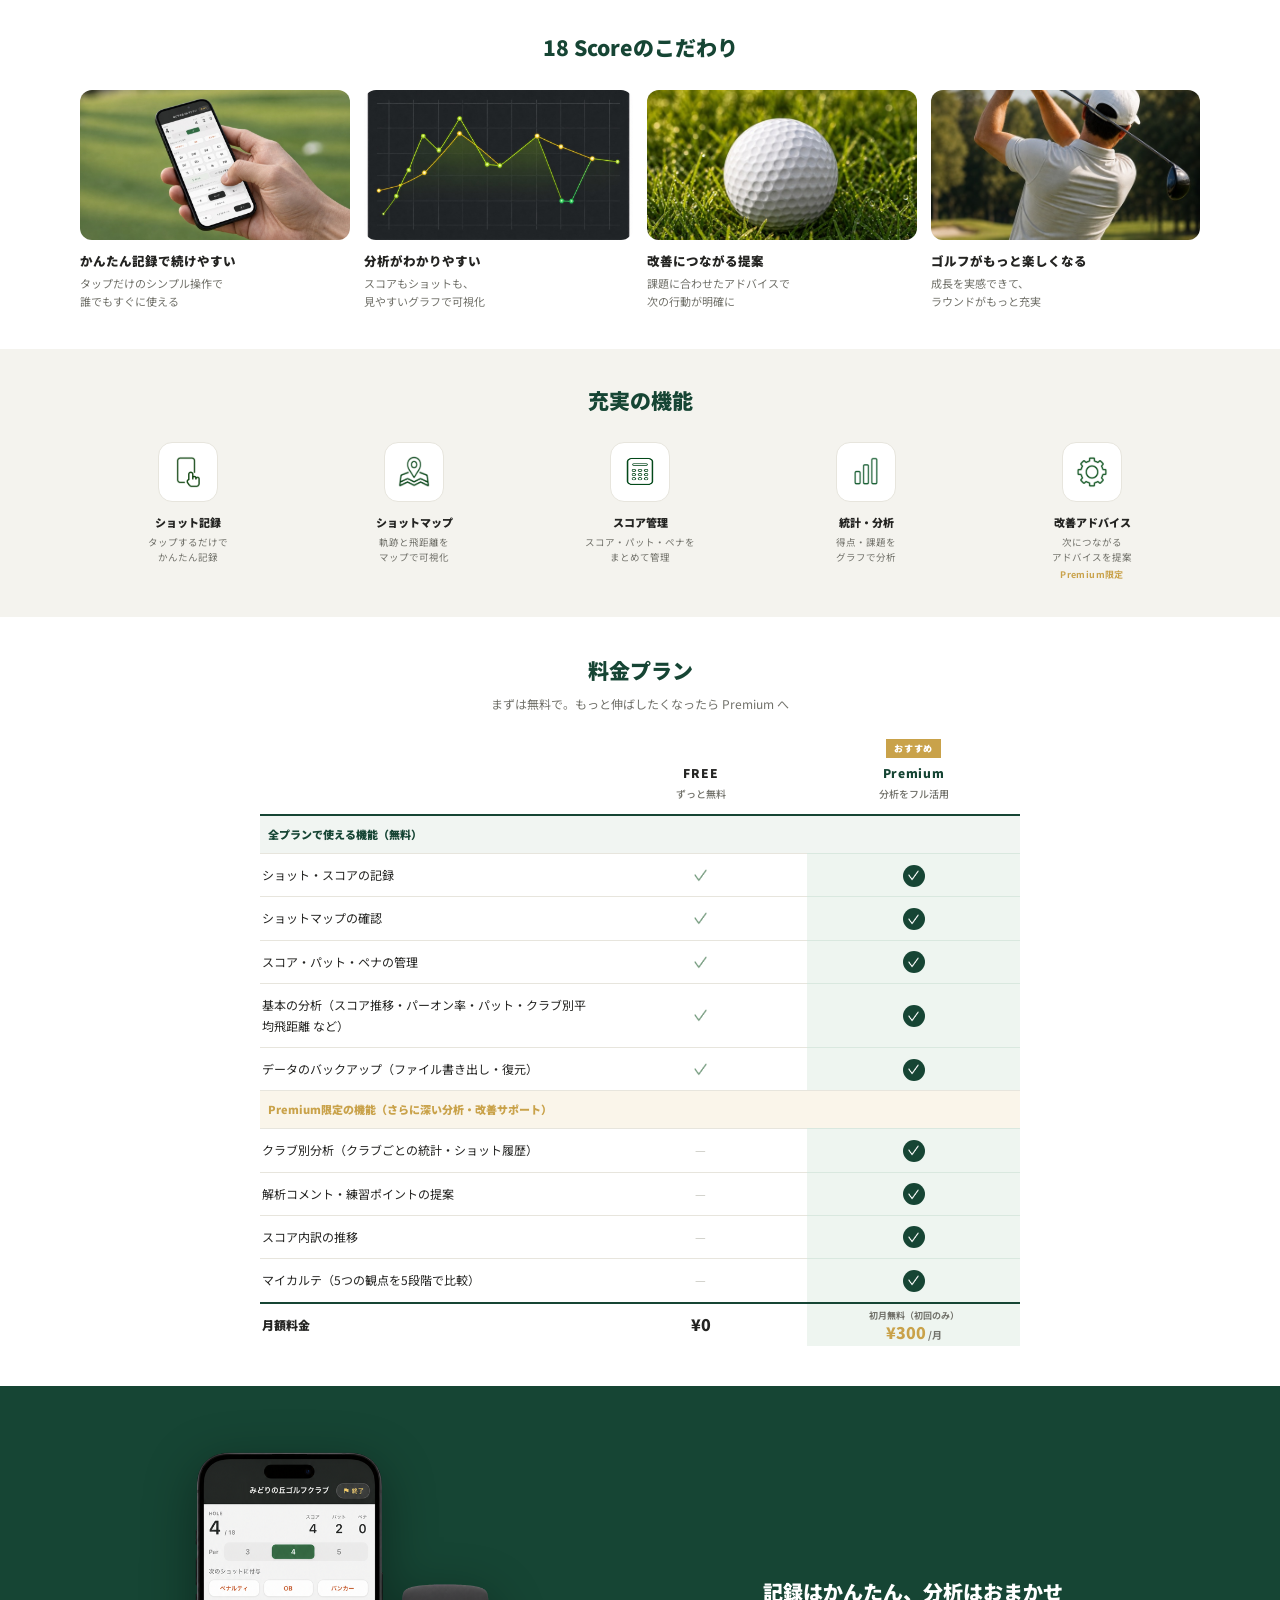
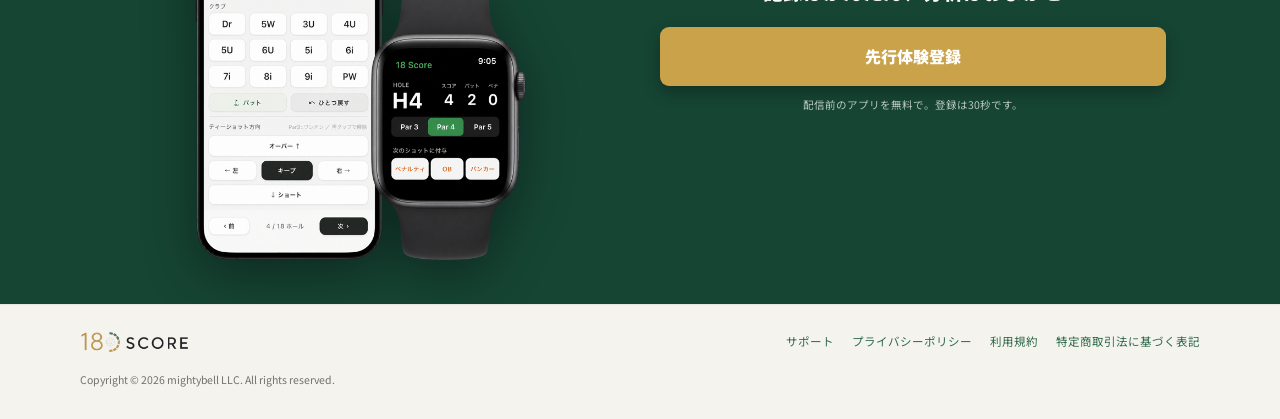
==== commit f2c555ad: "feat: establish current 18 Score app baseline QA-start checkpoint only; this commit does not indicat" ====
--- a/index.html
+++ b/index.html
@@ -607,7 +607,7 @@
         <tr><td class="feat">クラブ別分析（クラブごとの統計・ショット履歴）</td><td class="mark dash">—</td><td class="mark premium-col"><span class="check-badge"><img src="assets/lp/icon-checkmark.png" alt="対応"></span></td></tr>
         <tr><td class="feat">解析コメント・練習ポイントの提案</td><td class="mark dash">—</td><td class="mark premium-col"><span class="check-badge"><img src="assets/lp/icon-checkmark.png" alt="対応"></span></td></tr>
         <tr><td class="feat">スコア内訳の推移</td><td class="mark dash">—</td><td class="mark premium-col"><span class="check-badge"><img src="assets/lp/icon-checkmark.png" alt="対応"></span></td></tr>
-        <tr><td class="feat">マイカルテ（強み・弱みのチャート）</td><td class="mark dash">—</td><td class="mark premium-col"><span class="check-badge"><img src="assets/lp/icon-checkmark.png" alt="対応"></span></td></tr>
+        <tr><td class="feat">マイカルテ（5つの観点を5段階で比較）</td><td class="mark dash">—</td><td class="mark premium-col"><span class="check-badge"><img src="assets/lp/icon-checkmark.png" alt="対応"></span></td></tr>
         <tr class="tr-price">
           <td class="feat">月額料金</td>
           <td class="free-price">¥0</td>
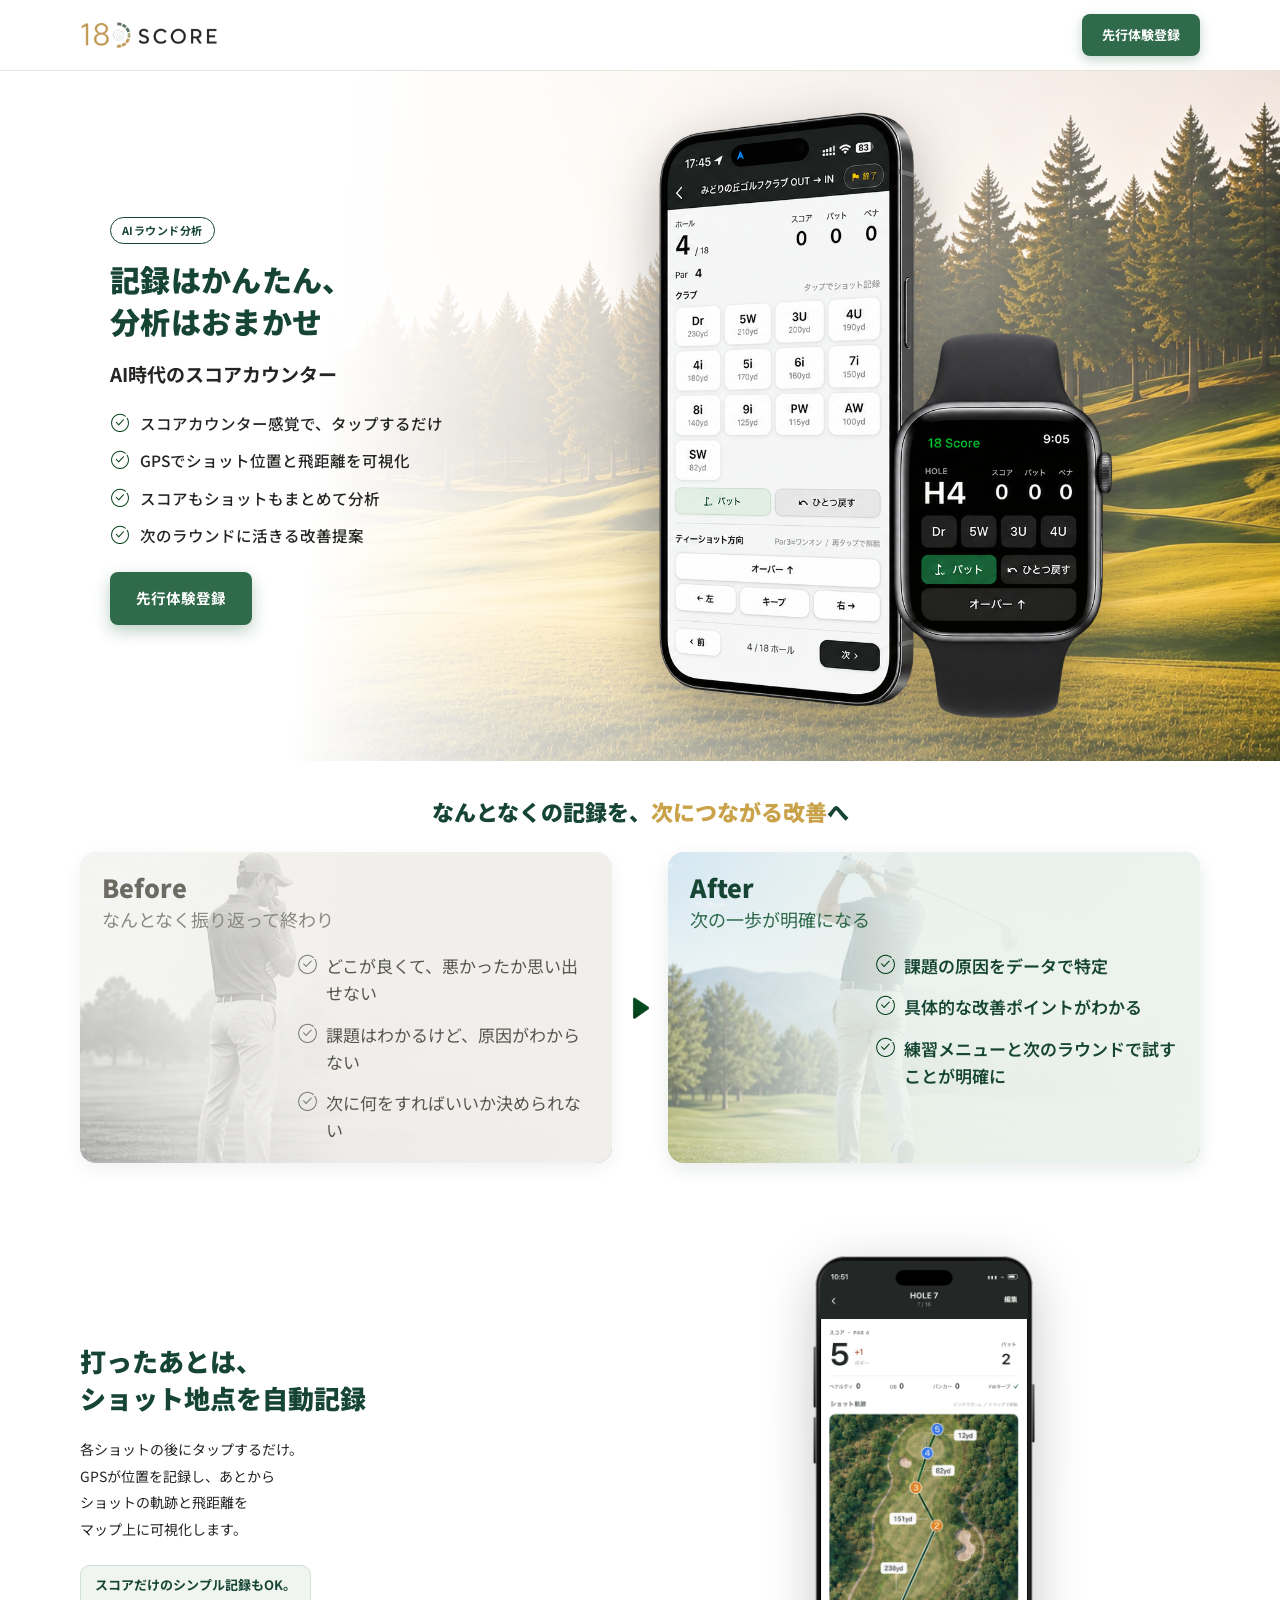
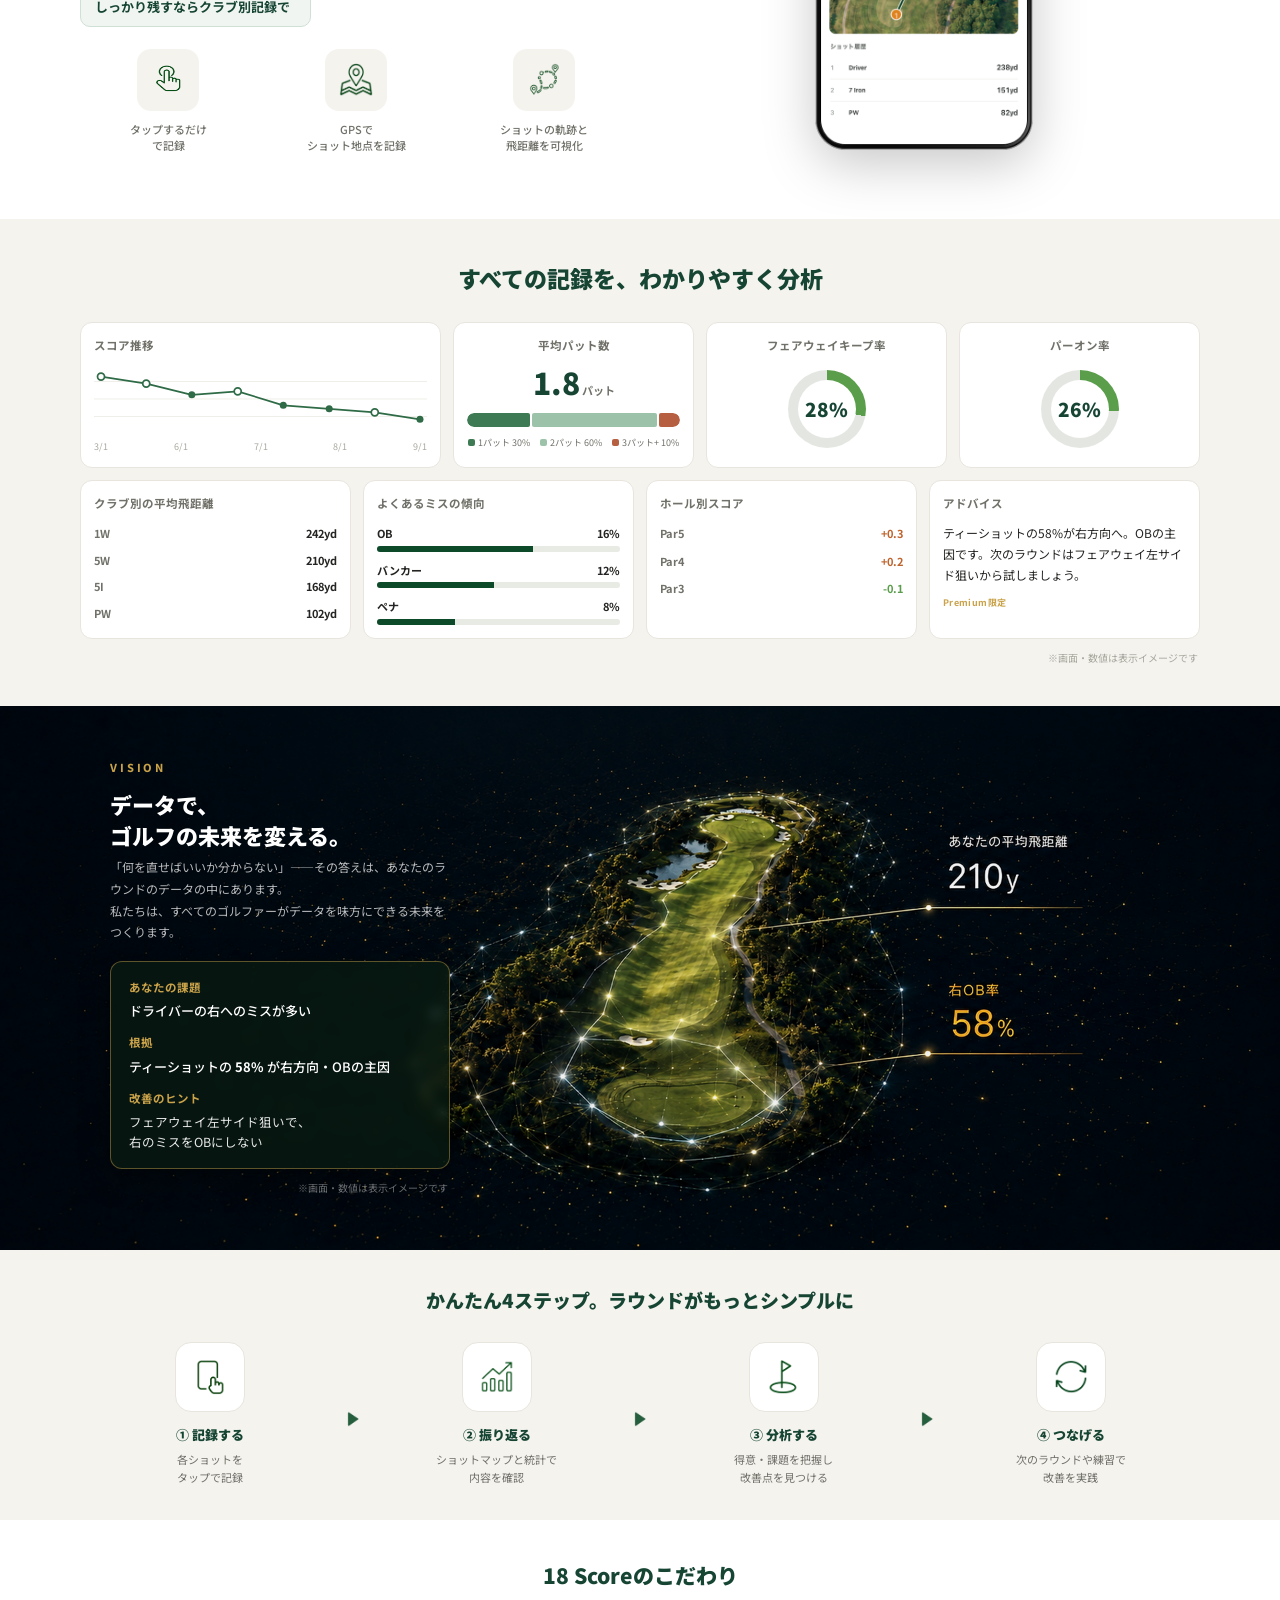
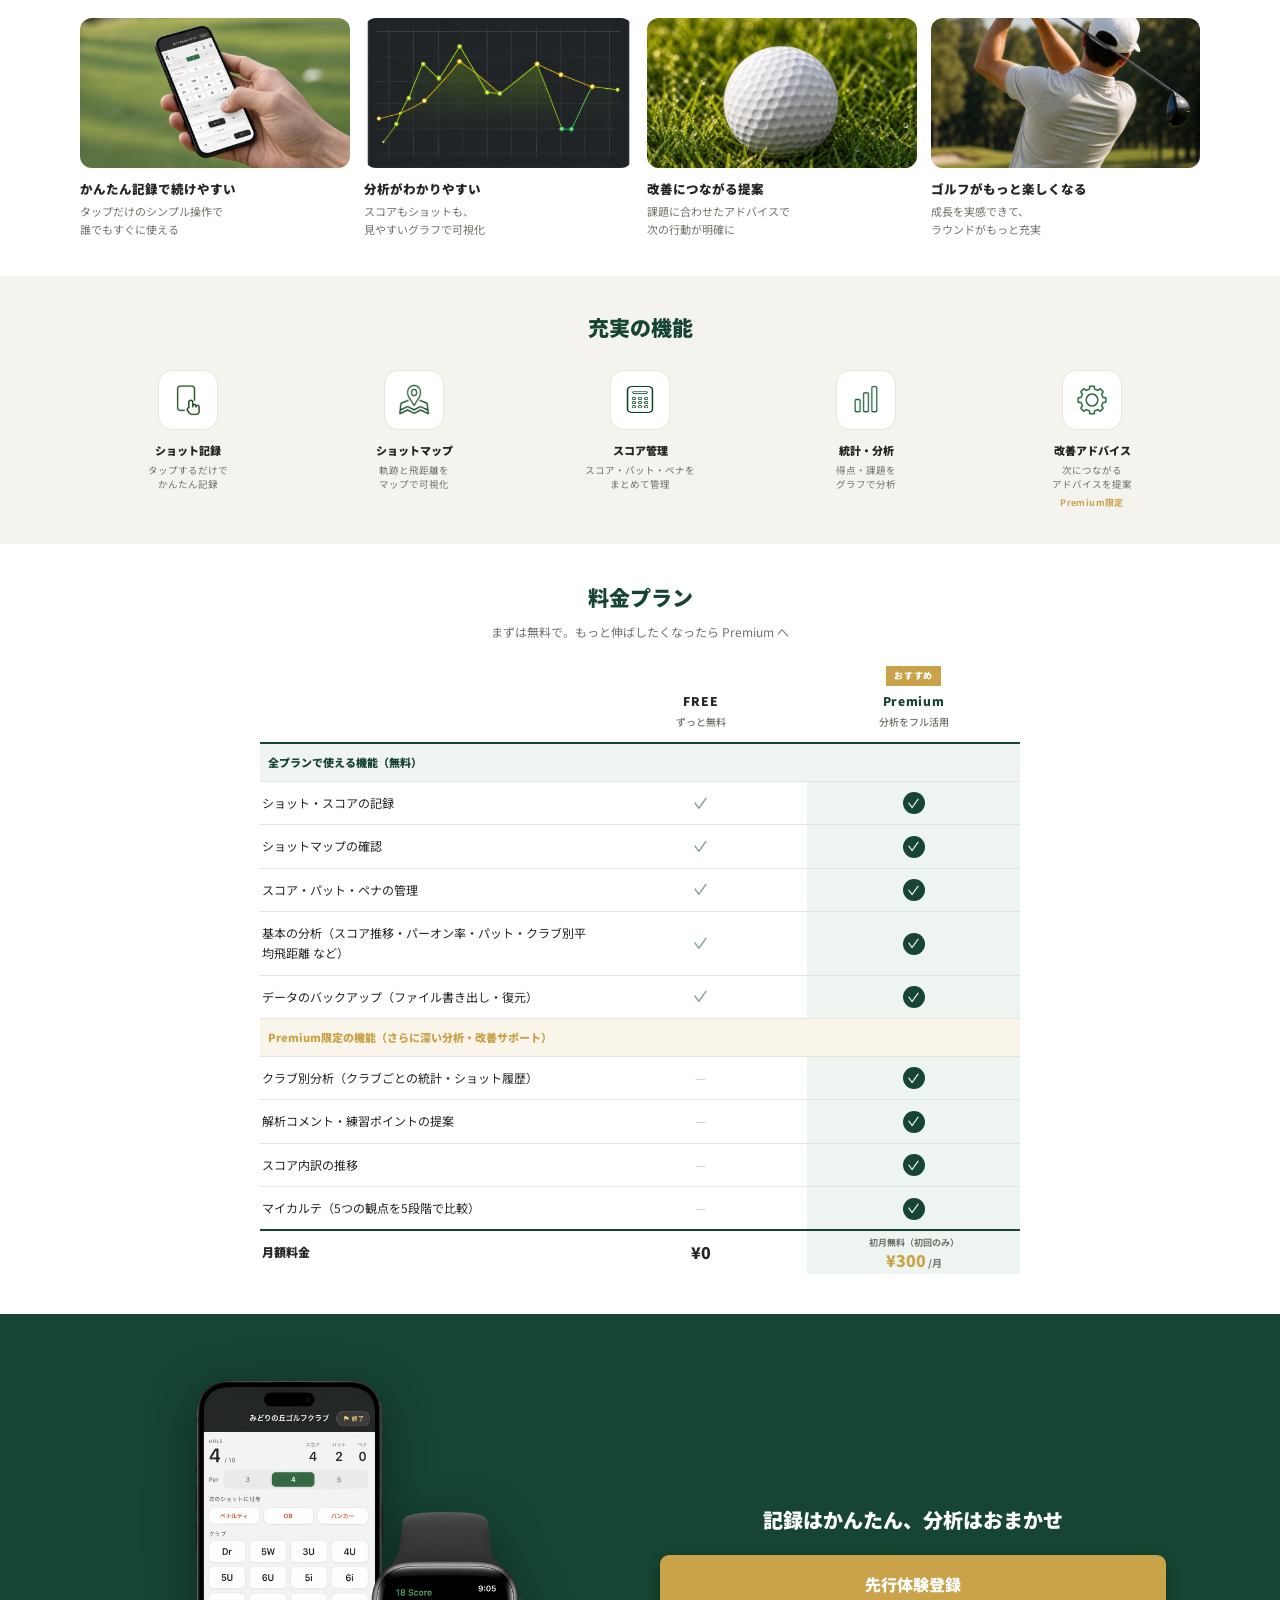
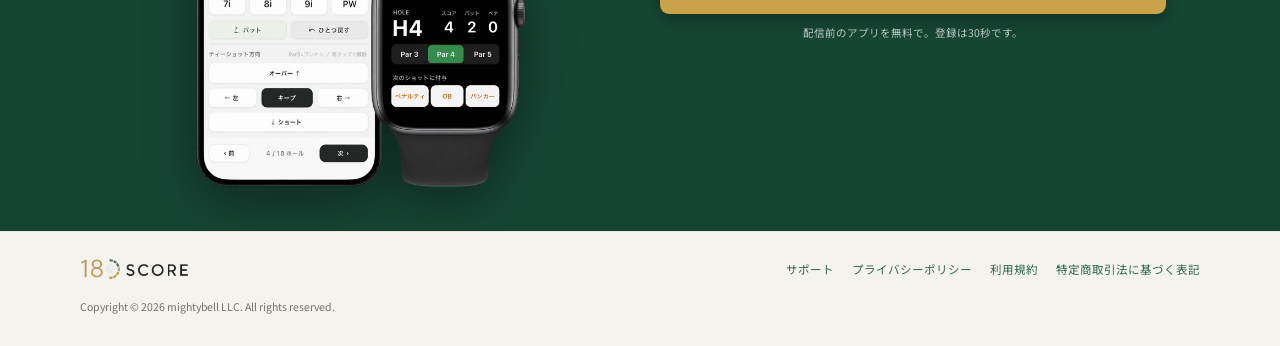
==== commit 980722e2: "web: ヒーロー画像を新しい端末モックアップに差し替え - assets/lp/hero-devices.png を新規モックアップ（iPhone＋Apple Watch）へ更新。   元画像153" ====
--- a/index.html
+++ b/index.html
@@ -68,8 +68,8 @@
 .hero-checks img{width:20px;height:20px}
 .btn-hero{background:var(--btn);color:#fff;font-weight:700;font-size:14.5px;padding:14px 26px;border-radius:8px;box-shadow:0 6px 16px rgba(47,107,75,.32);display:inline-block}
 a.btn-hero:hover{color:#fff;background:var(--green)}
-.hero-visual{display:flex;justify-content:center;align-items:center;margin-left:-16%;overflow:visible;position:relative;z-index:0}
-.hero-visual img{width:142%;max-width:none;filter:drop-shadow(0 18px 30px rgba(0,0,0,.28))}
+.hero-visual{display:flex;justify-content:center;align-items:center;position:relative;z-index:0}
+.hero-visual img{width:100%;max-width:490px;filter:drop-shadow(0 18px 30px rgba(0,0,0,.28))}
 
 /* ---------- before / after ---------- */
 .ba{position:relative;padding:34px 30px 40px;background:#fff}
@@ -262,12 +262,12 @@
 @media (max-width:900px){
   .br-sp{display:inline}
   .topnav{padding:12px 18px}
-  .hero .inner{padding:28px 18px 0}
+  .hero .inner{padding:28px 18px 26px}
   .hero-grid{grid-template-columns:1fr;gap:0}
   .hero-veil{background:linear-gradient(180deg,#fff 42%,rgba(255,255,255,.82) 68%,rgba(255,255,255,.3) 100%)}
   .hero h1{font-size:26px}
-  .hero-visual{margin-left:0;margin-top:6px}
-  .hero-visual img{width:100%;max-width:520px}
+  .hero-visual{margin-top:14px}
+  .hero-visual img{width:100%;max-width:400px}
   .ba,.record,.analyze,.steps,.reasons,.features,.pricing{padding-left:18px;padding-right:18px}
   .ba-grid{grid-template-columns:1fr}
   .ba-arrow{justify-self:center;transform:rotate(90deg)}
@@ -330,7 +330,7 @@
         <div><a class="btn-hero" href="./signup/">先行体験登録</a></div>
       </div>
       <div class="hero-visual">
-        <img src="assets/lp/hero-devices.png" alt="18 Score アプリ（iPhoneとApple Watch）">
+        <img src="assets/lp/hero-devices.png?v=2" alt="18 Score アプリ（iPhoneとApple Watch）">
       </div>
     </div>
   </div>
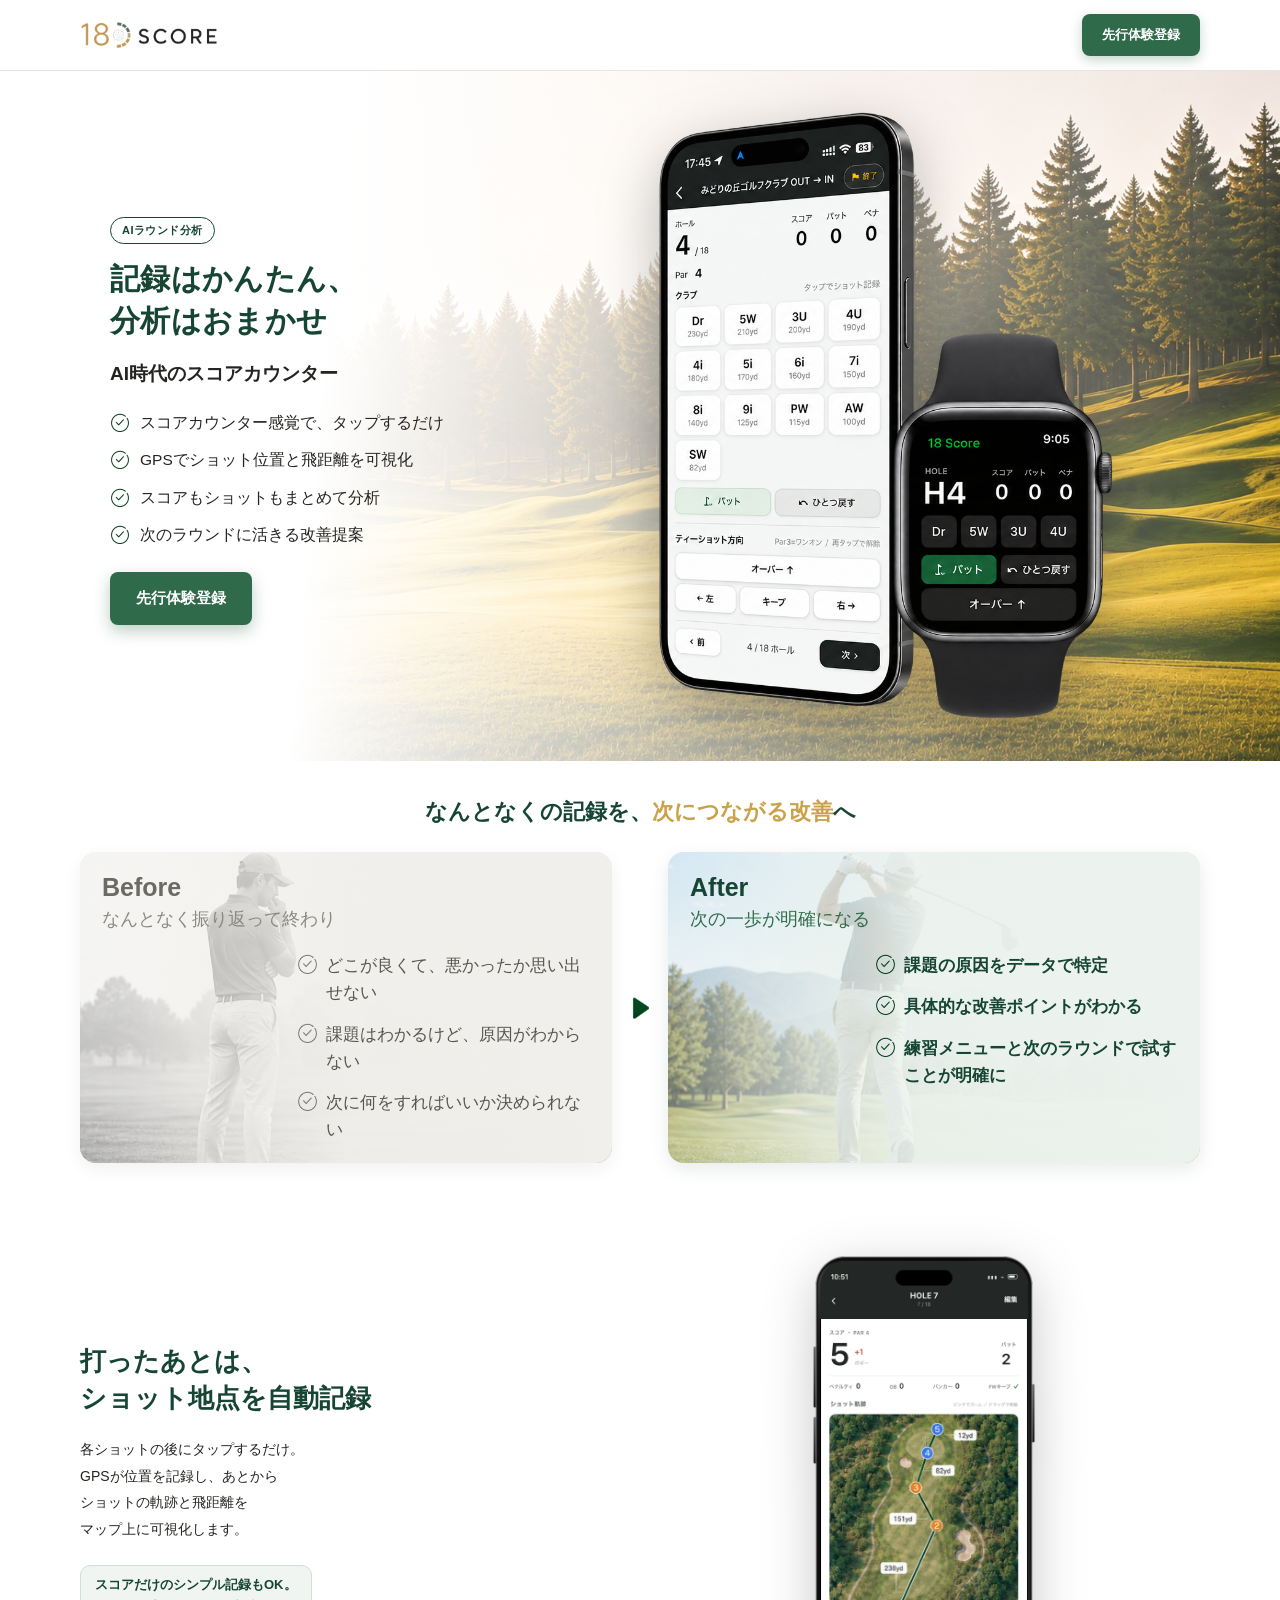
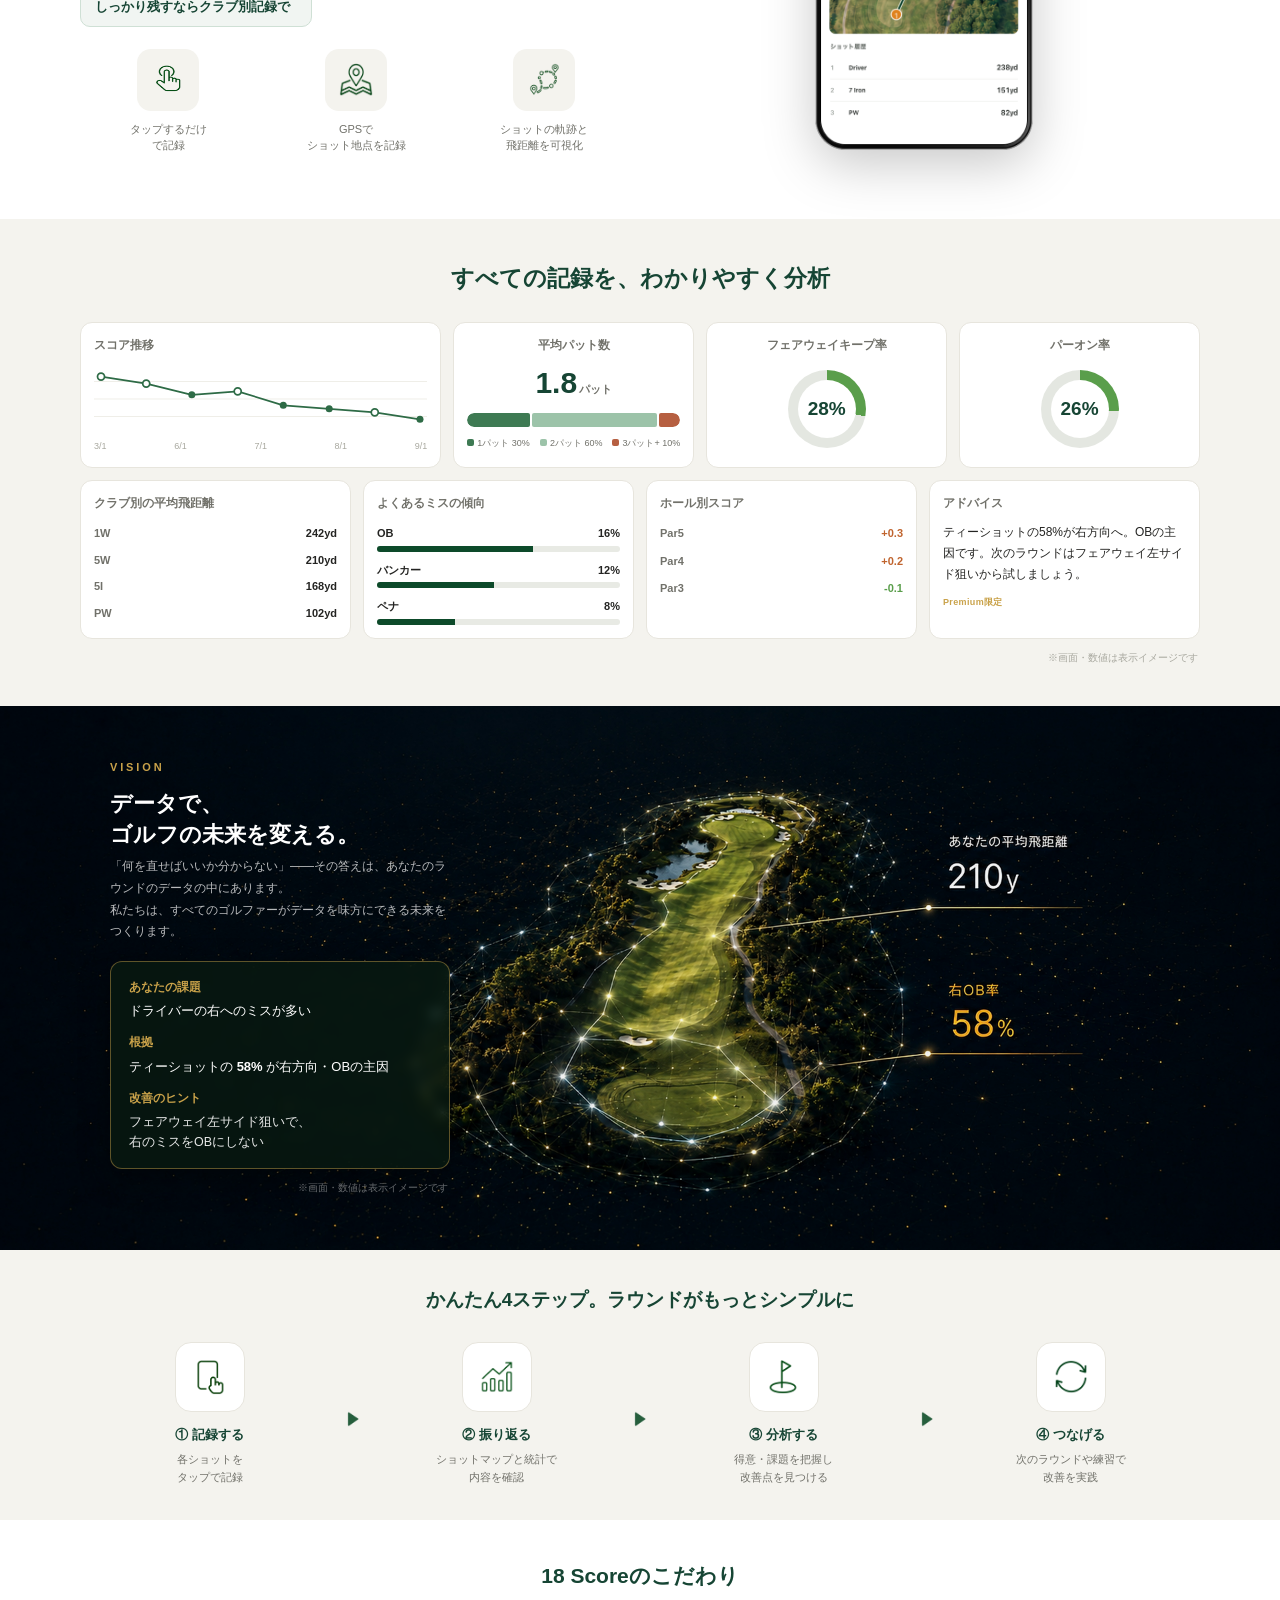
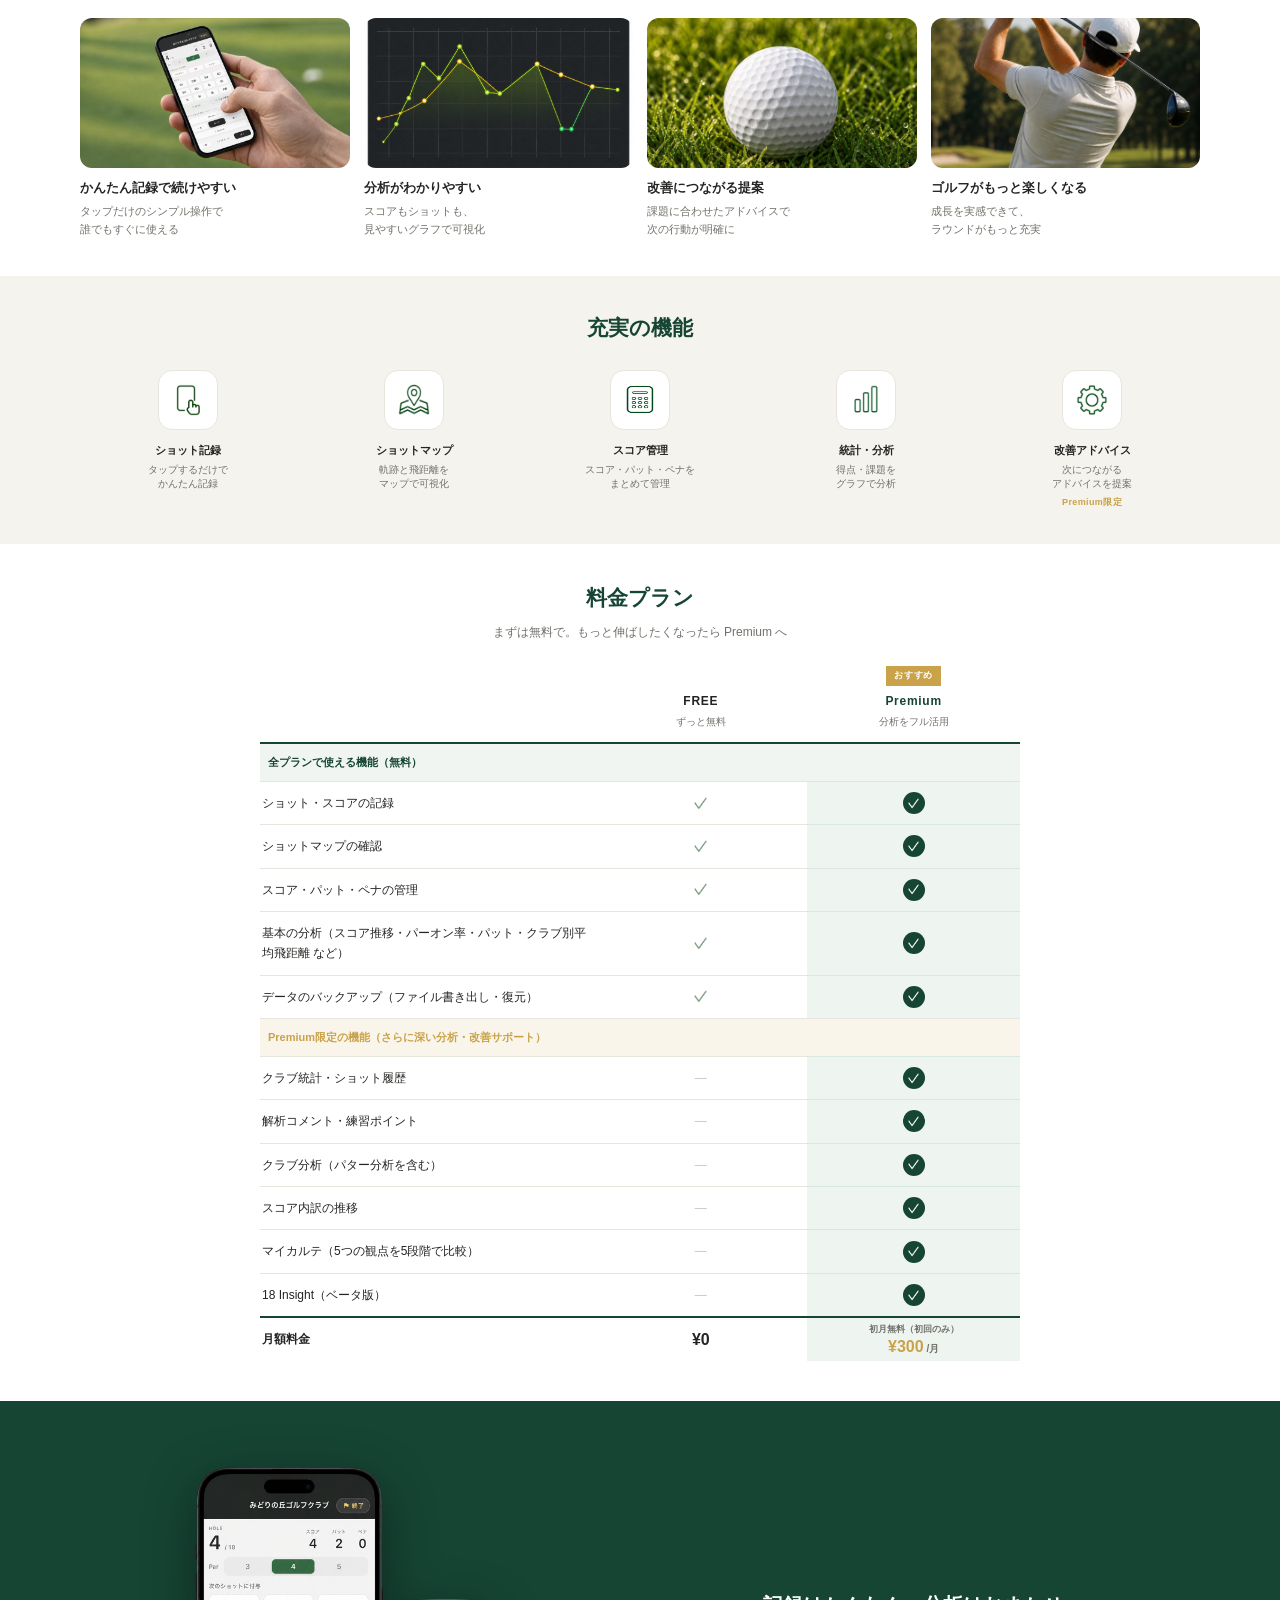
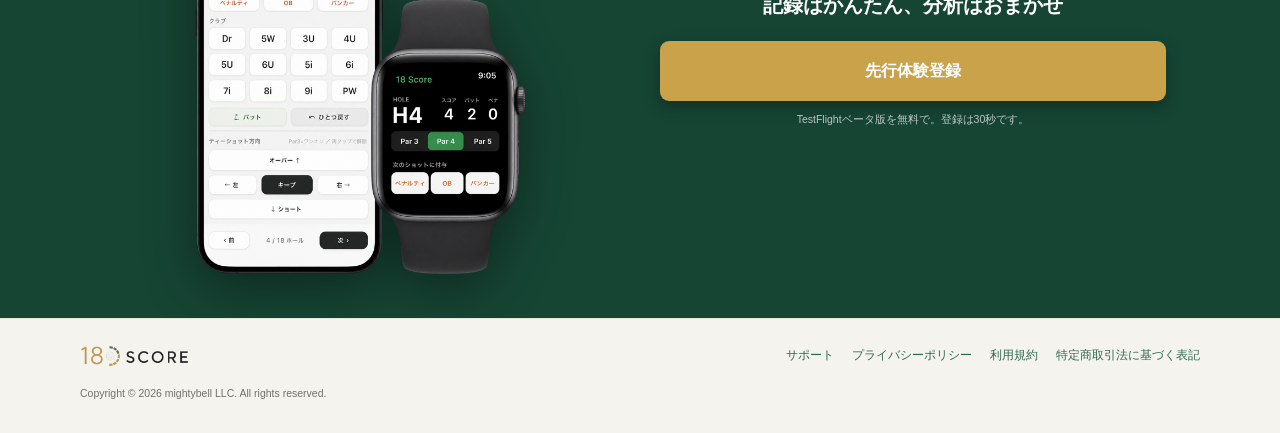
==== commit 89ba6279: "Restore TestFlight signup and site analytics" ====
--- a/index.html
+++ b/index.html
@@ -27,9 +27,6 @@
 <link rel="icon" href="assets/favicon-32.png">
 <link rel="apple-touch-icon" href="assets/apple-touch-icon.png">
 <script src="assets/analytics.js"></script>
-<link rel="preconnect" href="https://fonts.googleapis.com">
-<link rel="preconnect" href="https://fonts.gstatic.com" crossorigin>
-<link href="https://fonts.googleapis.com/css2?family=Noto+Sans+JP:wght@400;500;700;900&display=swap" rel="stylesheet">
 <style>
 :root{
   --green:#164534; --green-deep:#0d4a2a; --gold:#c9a24a; --btn:#2f6a4b;
@@ -604,10 +601,12 @@
         <tr><td class="feat">基本の分析（スコア推移・パーオン率・パット・クラブ別平均飛距離 など）</td><td class="mark"><img class="check-free" src="assets/lp/icon-checkmark.png" alt="対応"></td><td class="mark premium-col"><span class="check-badge"><img src="assets/lp/icon-checkmark.png" alt="対応"></span></td></tr>
         <tr><td class="feat">データのバックアップ（ファイル書き出し・復元）</td><td class="mark"><img class="check-free" src="assets/lp/icon-checkmark.png" alt="対応"></td><td class="mark premium-col"><span class="check-badge"><img src="assets/lp/icon-checkmark.png" alt="対応"></span></td></tr>
         <tr class="tr-group premium-group"><td colspan="3">Premium限定の機能（さらに深い分析・改善サポート）</td></tr>
-        <tr><td class="feat">クラブ別分析（クラブごとの統計・ショット履歴）</td><td class="mark dash">—</td><td class="mark premium-col"><span class="check-badge"><img src="assets/lp/icon-checkmark.png" alt="対応"></span></td></tr>
-        <tr><td class="feat">解析コメント・練習ポイントの提案</td><td class="mark dash">—</td><td class="mark premium-col"><span class="check-badge"><img src="assets/lp/icon-checkmark.png" alt="対応"></span></td></tr>
+        <tr><td class="feat">クラブ統計・ショット履歴</td><td class="mark dash">—</td><td class="mark premium-col"><span class="check-badge"><img src="assets/lp/icon-checkmark.png" alt="対応"></span></td></tr>
+        <tr><td class="feat">解析コメント・練習ポイント</td><td class="mark dash">—</td><td class="mark premium-col"><span class="check-badge"><img src="assets/lp/icon-checkmark.png" alt="対応"></span></td></tr>
+        <tr><td class="feat">クラブ分析（パター分析を含む）</td><td class="mark dash">—</td><td class="mark premium-col"><span class="check-badge"><img src="assets/lp/icon-checkmark.png" alt="対応"></span></td></tr>
         <tr><td class="feat">スコア内訳の推移</td><td class="mark dash">—</td><td class="mark premium-col"><span class="check-badge"><img src="assets/lp/icon-checkmark.png" alt="対応"></span></td></tr>
         <tr><td class="feat">マイカルテ（5つの観点を5段階で比較）</td><td class="mark dash">—</td><td class="mark premium-col"><span class="check-badge"><img src="assets/lp/icon-checkmark.png" alt="対応"></span></td></tr>
+        <tr><td class="feat">18 Insight（ベータ版）</td><td class="mark dash">—</td><td class="mark premium-col"><span class="check-badge"><img src="assets/lp/icon-checkmark.png" alt="対応"></span></td></tr>
         <tr class="tr-price">
           <td class="feat">月額料金</td>
           <td class="free-price">¥0</td>
@@ -628,7 +627,7 @@
       <div class="cta-copy">
         <div class="msg">記録はかんたん、分析はおまかせ</div>
         <a class="btn-gold" href="./signup/">先行体験登録</a>
-        <div class="cta-note">配信前のアプリを無料で。登録は30秒です。</div>
+        <div class="cta-note">TestFlightベータ版を無料で。登録は30秒です。</div>
       </div>
     </div>
   </div>
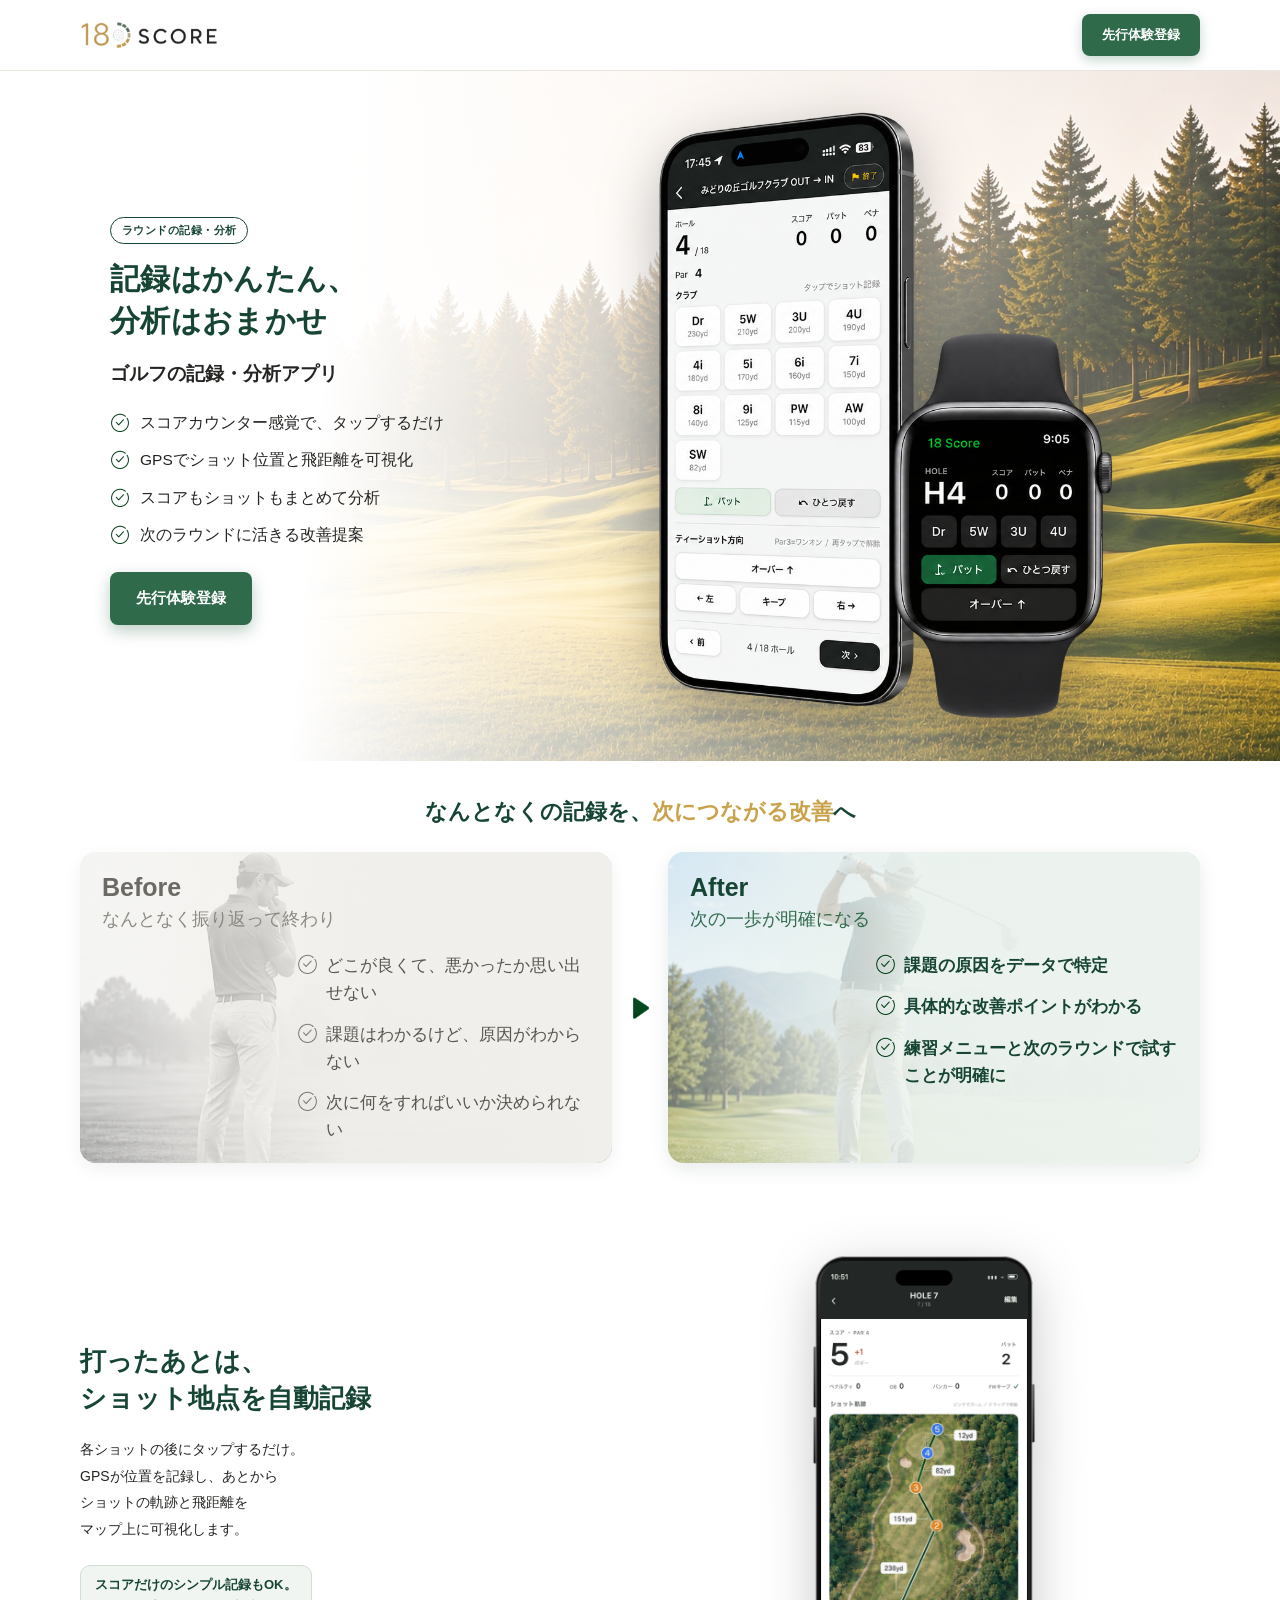
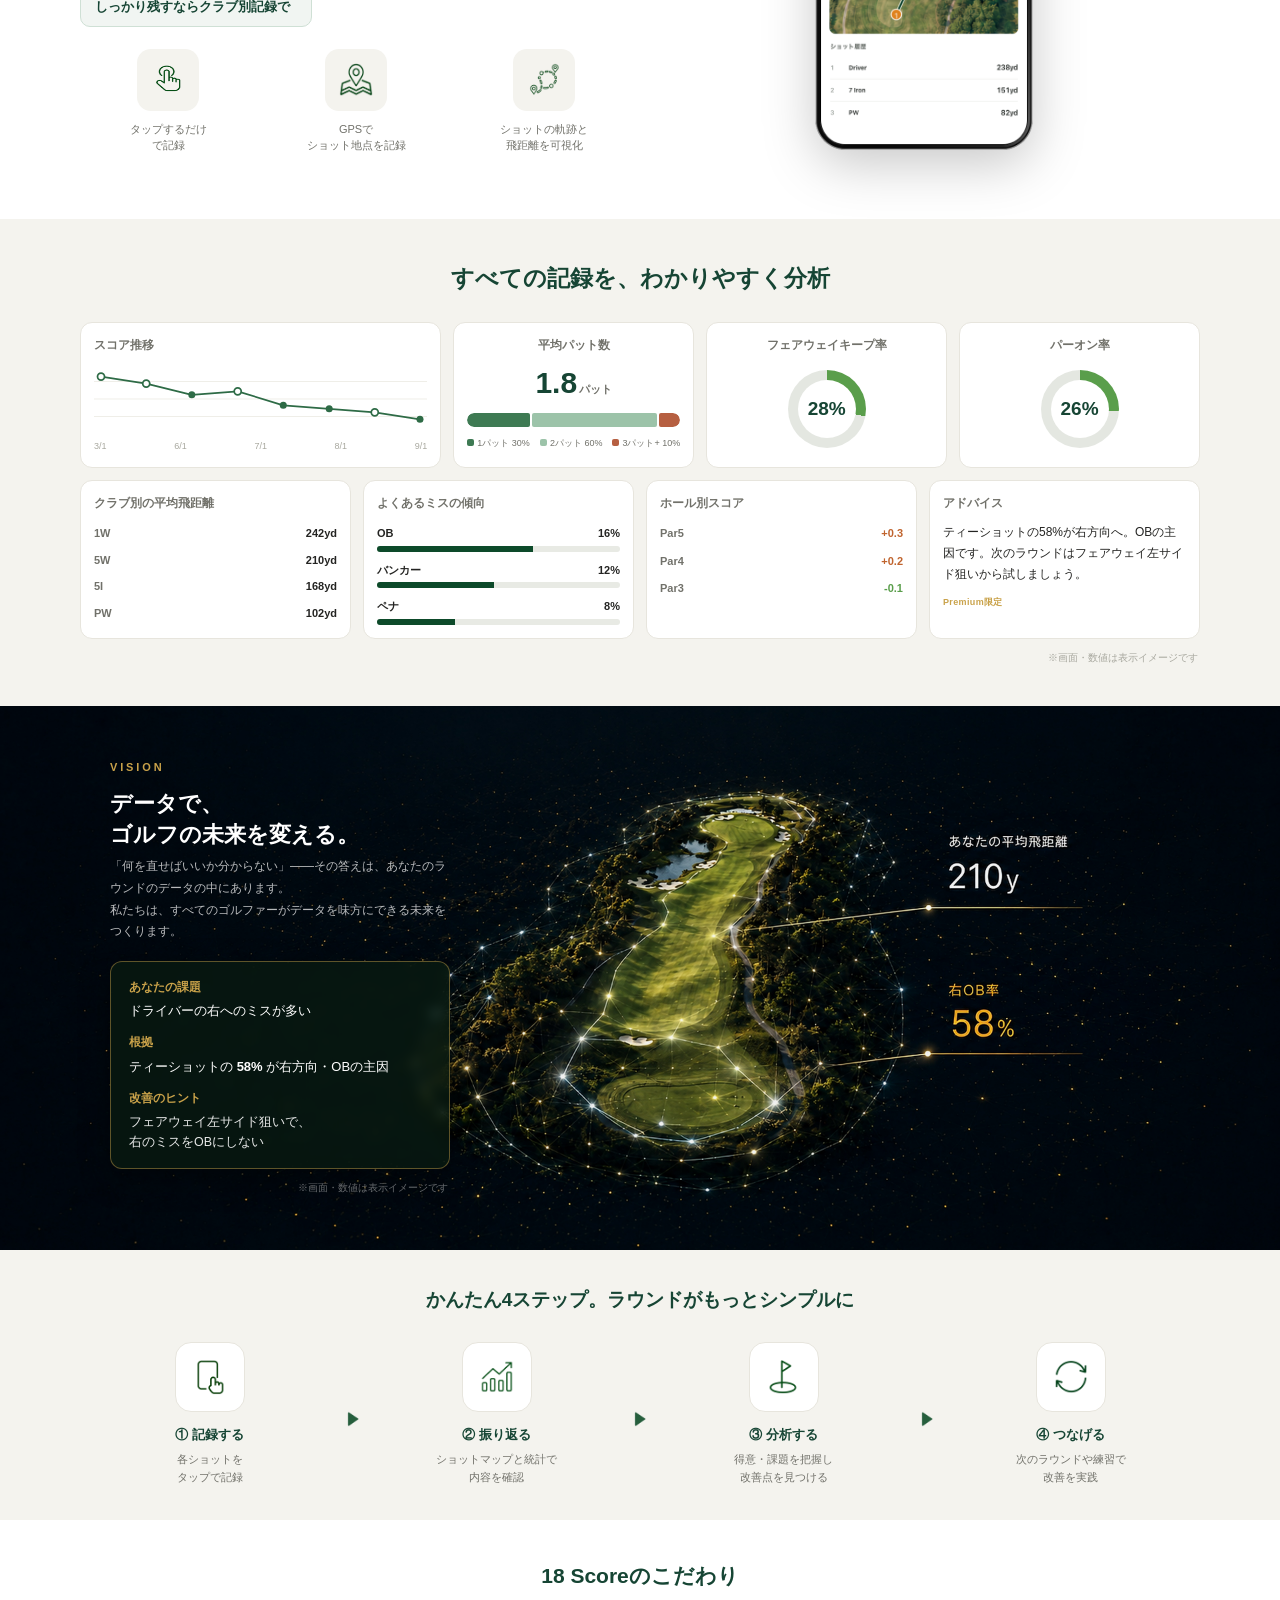
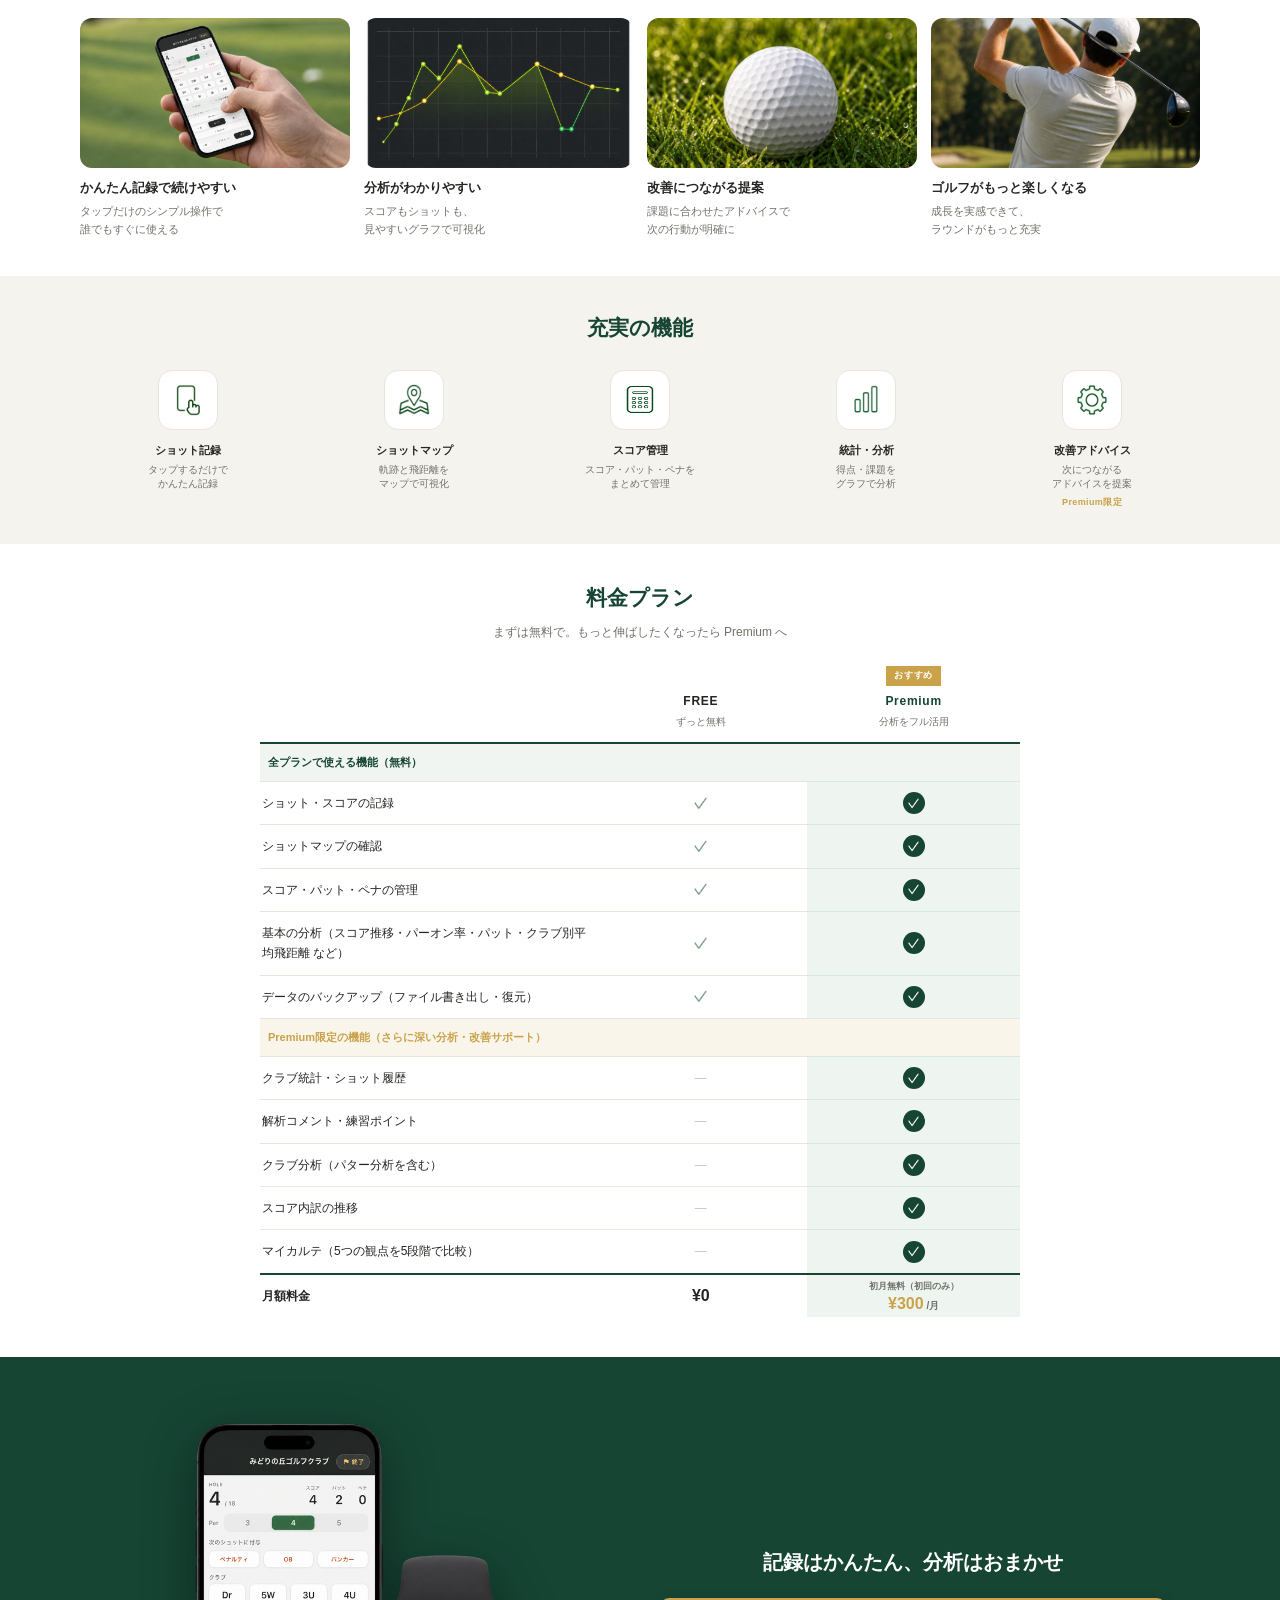
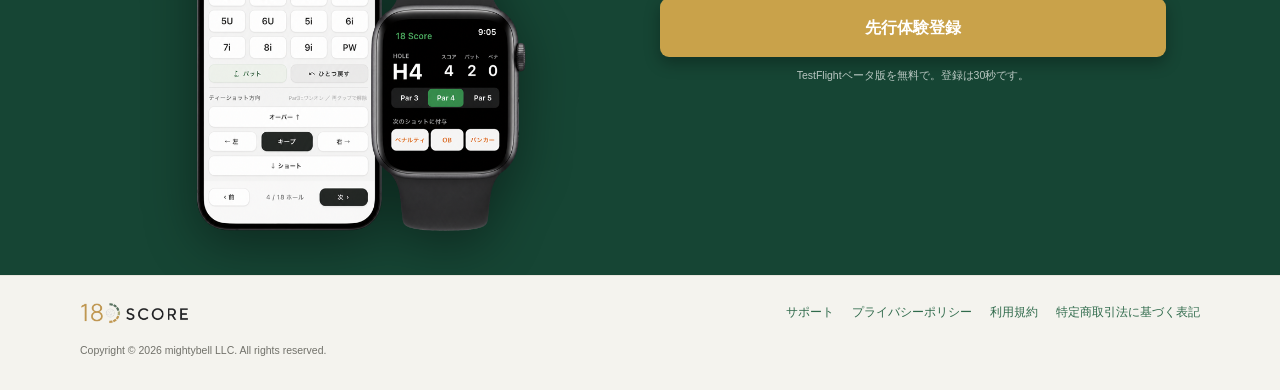
==== commit 4633ad17: "Align homepage with first-release recording and Premium analysis" ====
--- a/index.html
+++ b/index.html
@@ -4,15 +4,15 @@
 <meta charset="utf-8">
 <meta name="viewport" content="width=device-width,initial-scale=1">
 <meta name="theme-color" content="#164534">
-<title>18 Score｜AI時代のスコアカウンター</title>
-<meta name="description" content="ゴルフスコア管理アプリ「18 Score」。記録はかんたん、分析はおまかせ。タップするだけのスコア・ショット記録と、次のラウンドに活きるAIラウンド分析。">
+<title>18 Score｜ゴルフの記録・分析アプリ</title>
+<meta name="description" content="ゴルフスコア管理アプリ「18 Score」。記録はかんたん、分析はおまかせ。タップするだけのスコア・ショット記録と、記録をもとにしたラウンドの統計・分析。">
 <link rel="canonical" href="https://18score.app/">
 <meta property="og:type" content="website">
 <meta property="og:site_name" content="18 Score">
 <meta property="og:locale" content="ja_JP">
 <meta property="og:url" content="https://18score.app/">
-<meta property="og:title" content="18 Score｜AI時代のスコアカウンター">
-<meta property="og:description" content="記録はかんたん、分析はおまかせ。タップするだけのスコア記録と、次につながるAIラウンド分析。">
+<meta property="og:title" content="18 Score｜ゴルフの記録・分析アプリ">
+<meta property="og:description" content="記録はかんたん、分析はおまかせ。タップするだけのスコア記録と、記録をもとにしたラウンドの統計・分析。">
 <meta property="og:image" content="https://18score.app/assets/og-card.jpg">
 <meta property="og:image:secure_url" content="https://18score.app/assets/og-card.jpg">
 <meta property="og:image:type" content="image/jpeg">
@@ -20,8 +20,8 @@
 <meta property="og:image:height" content="630">
 <meta property="og:image:alt" content="18 Score｜記録はかんたん、分析はおまかせ">
 <meta name="twitter:card" content="summary_large_image">
-<meta name="twitter:title" content="18 Score｜AI時代のスコアカウンター">
-<meta name="twitter:description" content="記録はかんたん、分析はおまかせ。タップするだけのスコア記録と、次につながるAIラウンド分析。">
+<meta name="twitter:title" content="18 Score｜ゴルフの記録・分析アプリ">
+<meta name="twitter:description" content="記録はかんたん、分析はおまかせ。タップするだけのスコア記録と、記録をもとにしたラウンドの統計・分析。">
 <meta name="twitter:image" content="https://18score.app/assets/og-card.jpg">
 <meta name="twitter:image:alt" content="18 Score｜記録はかんたん、分析はおまかせ">
 <link rel="icon" href="assets/favicon-32.png">
@@ -315,9 +315,9 @@
   <div class="inner">
     <div class="hero-grid">
       <div>
-        <div class="hero-badge">AIラウンド分析</div>
+        <div class="hero-badge">ラウンドの記録・分析</div>
         <h1>記録は<span class="hl">かんたん</span>、<br>分析はおまかせ</h1>
-        <p class="hero-sub">AI時代のスコアカウンター</p>
+        <p class="hero-sub">ゴルフの記録・分析アプリ</p>
         <ul class="hero-checks">
           <li><img src="assets/lp/icon-check-circle.png" alt="">スコアカウンター感覚で、タップするだけ</li>
           <li><img src="assets/lp/icon-check-circle.png" alt="">GPSでショット位置と飛距離を可視化</li>
@@ -606,7 +606,6 @@
         <tr><td class="feat">クラブ分析（パター分析を含む）</td><td class="mark dash">—</td><td class="mark premium-col"><span class="check-badge"><img src="assets/lp/icon-checkmark.png" alt="対応"></span></td></tr>
         <tr><td class="feat">スコア内訳の推移</td><td class="mark dash">—</td><td class="mark premium-col"><span class="check-badge"><img src="assets/lp/icon-checkmark.png" alt="対応"></span></td></tr>
         <tr><td class="feat">マイカルテ（5つの観点を5段階で比較）</td><td class="mark dash">—</td><td class="mark premium-col"><span class="check-badge"><img src="assets/lp/icon-checkmark.png" alt="対応"></span></td></tr>
-        <tr><td class="feat">18 Insight（ベータ版）</td><td class="mark dash">—</td><td class="mark premium-col"><span class="check-badge"><img src="assets/lp/icon-checkmark.png" alt="対応"></span></td></tr>
         <tr class="tr-price">
           <td class="feat">月額料金</td>
           <td class="free-price">¥0</td>
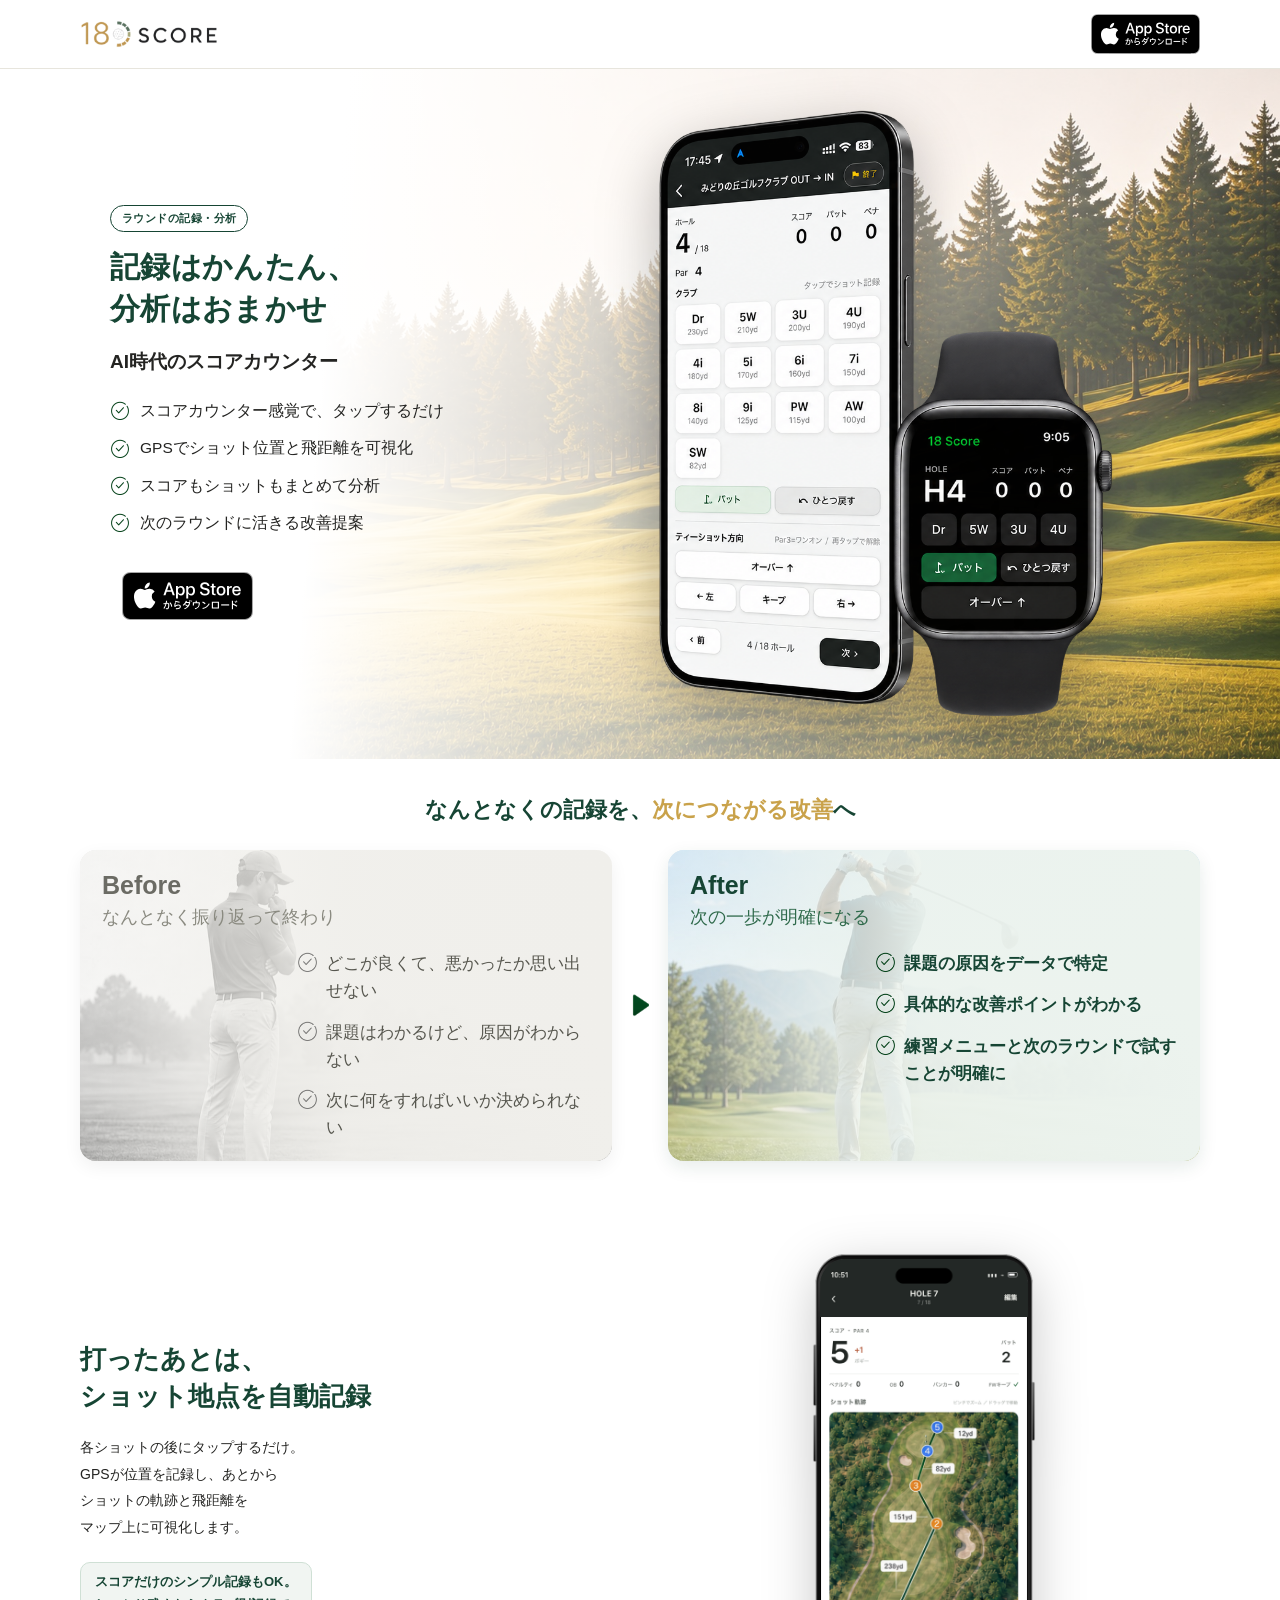
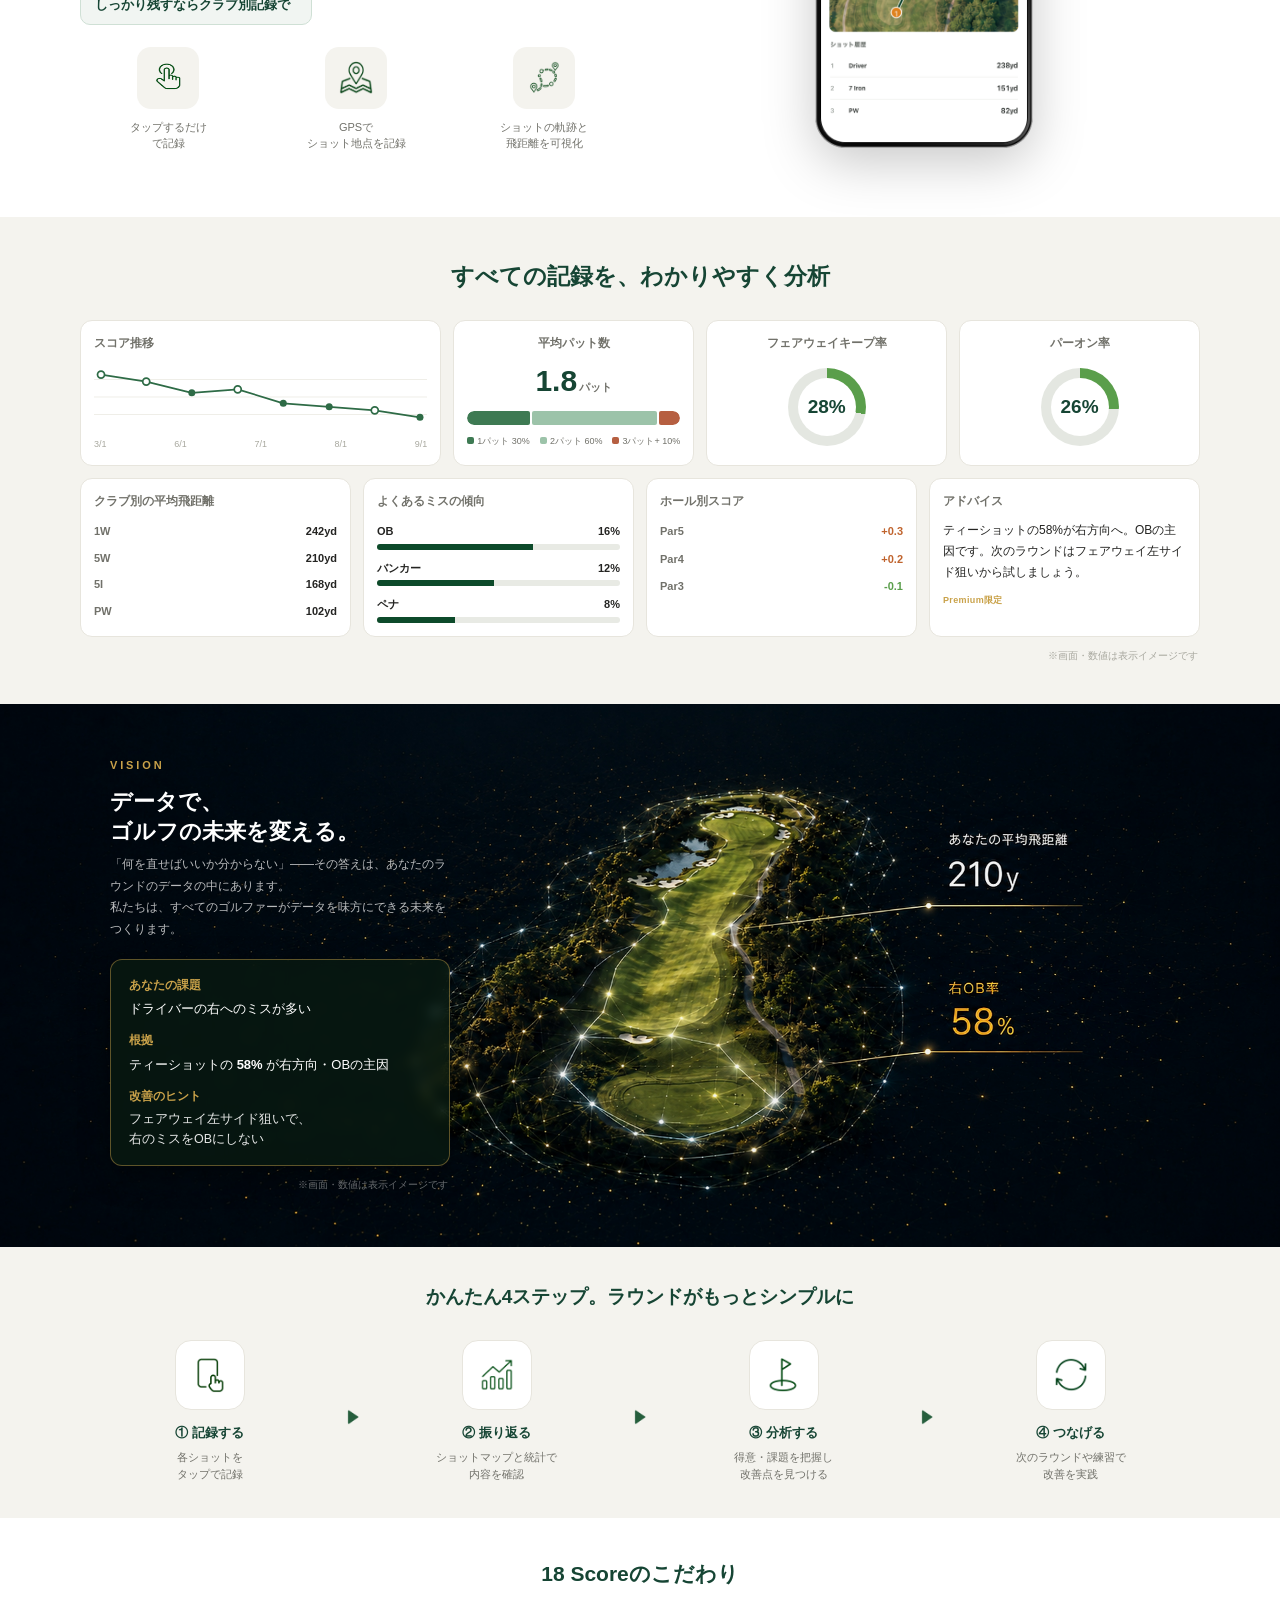
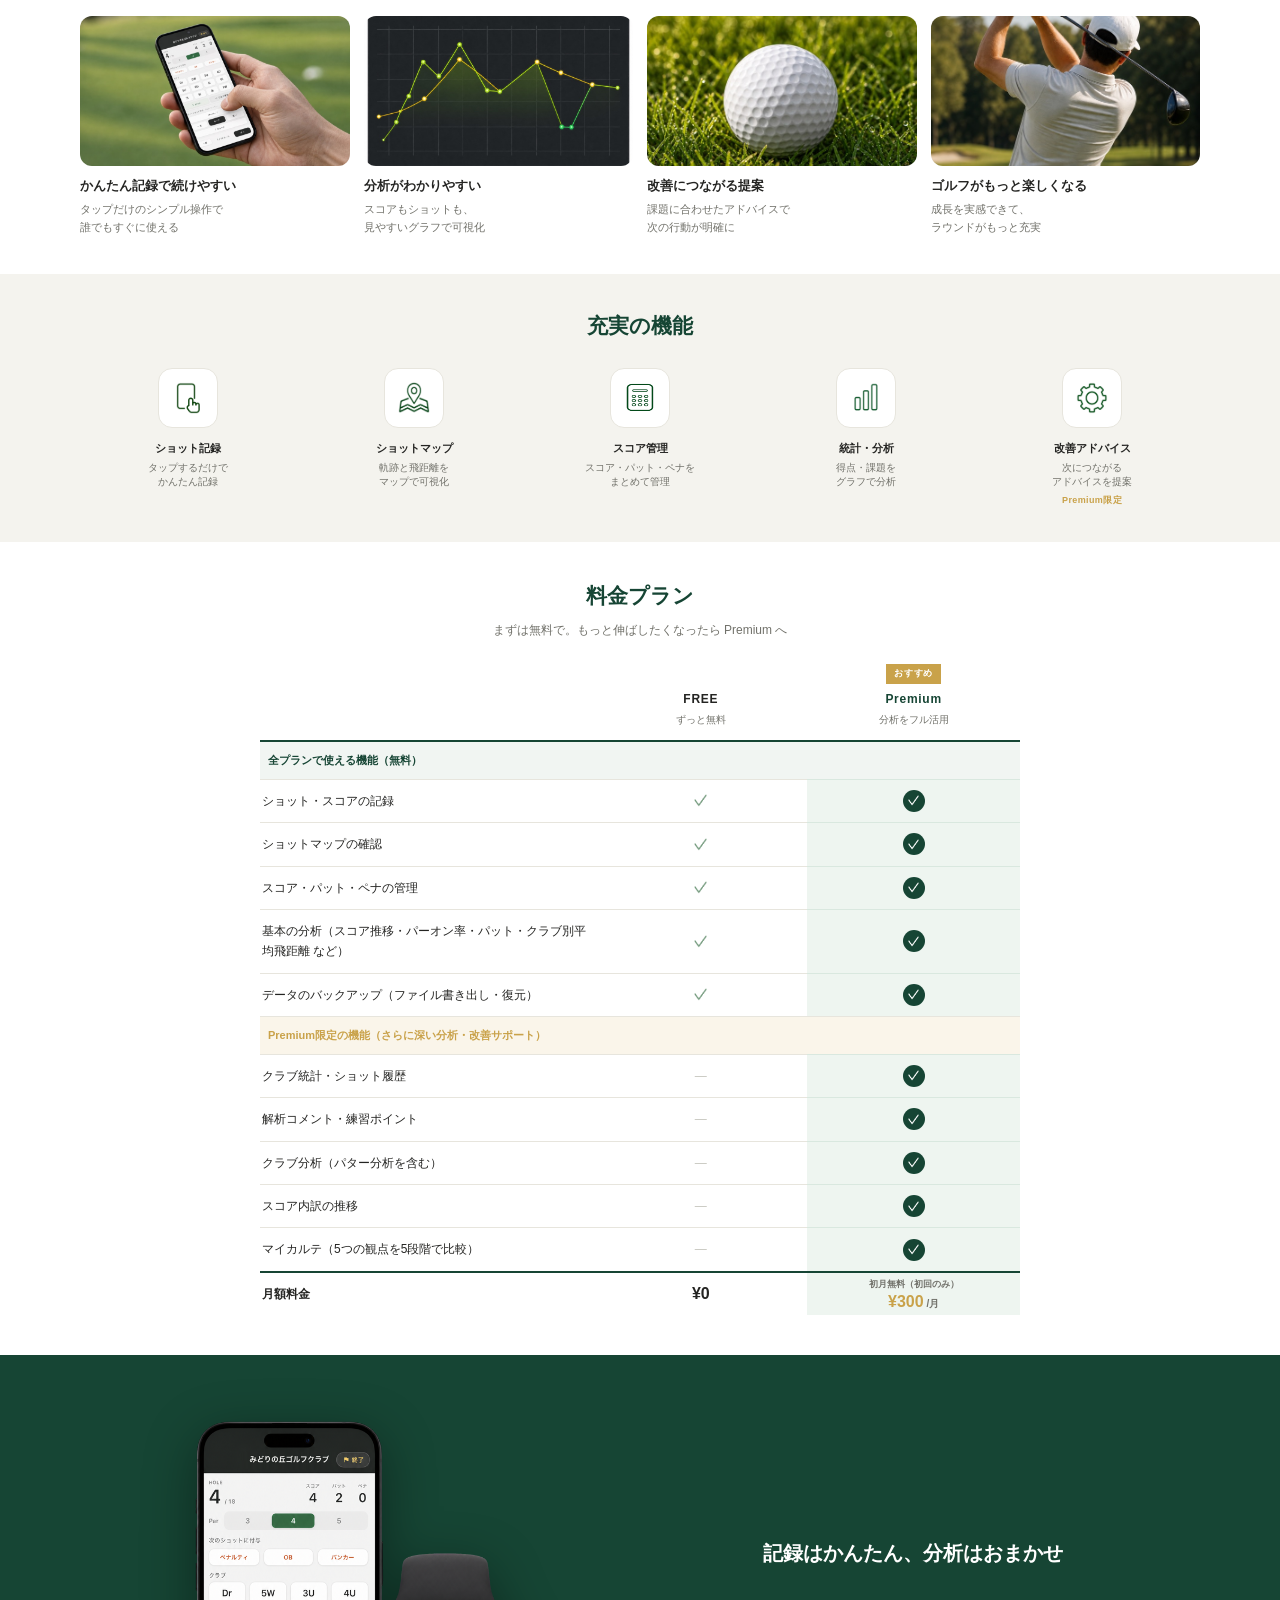
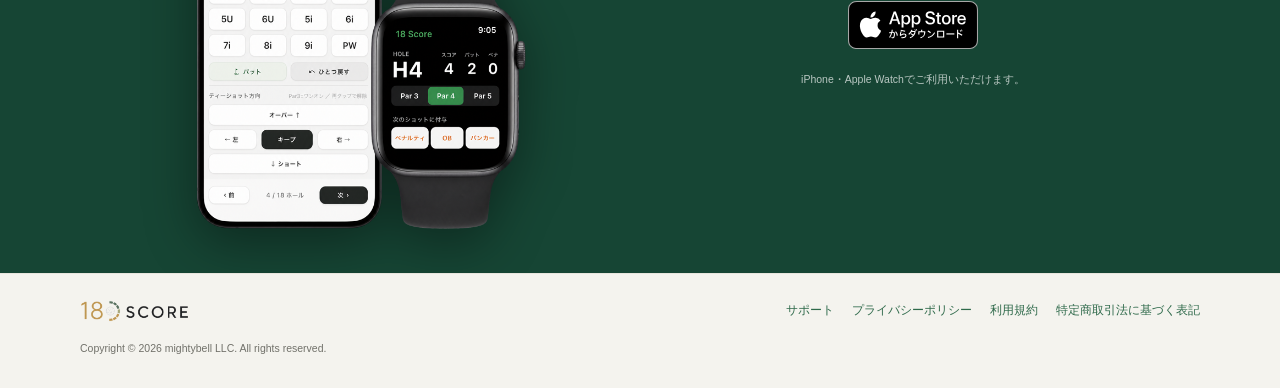
==== commit de1b01d8: "Update 18 Score tagline and App Store download links" ====
--- a/index.html
+++ b/index.html
@@ -4,14 +4,14 @@
 <meta charset="utf-8">
 <meta name="viewport" content="width=device-width,initial-scale=1">
 <meta name="theme-color" content="#164534">
-<title>18 Score｜ゴルフの記録・分析アプリ</title>
+<title>18 Score｜AI時代のスコアカウンター</title>
 <meta name="description" content="ゴルフスコア管理アプリ「18 Score」。記録はかんたん、分析はおまかせ。タップするだけのスコア・ショット記録と、記録をもとにしたラウンドの統計・分析。">
 <link rel="canonical" href="https://18score.app/">
 <meta property="og:type" content="website">
 <meta property="og:site_name" content="18 Score">
 <meta property="og:locale" content="ja_JP">
 <meta property="og:url" content="https://18score.app/">
-<meta property="og:title" content="18 Score｜ゴルフの記録・分析アプリ">
+<meta property="og:title" content="18 Score｜AI時代のスコアカウンター">
 <meta property="og:description" content="記録はかんたん、分析はおまかせ。タップするだけのスコア記録と、記録をもとにしたラウンドの統計・分析。">
 <meta property="og:image" content="https://18score.app/assets/og-card.jpg">
 <meta property="og:image:secure_url" content="https://18score.app/assets/og-card.jpg">
@@ -20,7 +20,7 @@
 <meta property="og:image:height" content="630">
 <meta property="og:image:alt" content="18 Score｜記録はかんたん、分析はおまかせ">
 <meta name="twitter:card" content="summary_large_image">
-<meta name="twitter:title" content="18 Score｜ゴルフの記録・分析アプリ">
+<meta name="twitter:title" content="18 Score｜AI時代のスコアカウンター">
 <meta name="twitter:description" content="記録はかんたん、分析はおまかせ。タップするだけのスコア記録と、記録をもとにしたラウンドの統計・分析。">
 <meta name="twitter:image" content="https://18score.app/assets/og-card.jpg">
 <meta name="twitter:image:alt" content="18 Score｜記録はかんたん、分析はおまかせ">
@@ -46,8 +46,11 @@
 .topnav{padding:14px 30px;background:#fff;border-bottom:1px solid var(--line);position:sticky;top:0;z-index:50}
 .topnav .inner{display:flex;align-items:center;justify-content:space-between}
 .topnav img{height:28px;width:auto}
-.btn-cta{background:var(--btn);color:#fff;font-weight:700;font-size:13px;padding:10px 20px;border-radius:8px;box-shadow:0 4px 12px rgba(47,107,75,.28)}
-a.btn-cta:hover{color:#fff;background:var(--green)}
+.app-store-link{display:inline-block;line-height:0;padding:12px;vertical-align:middle}
+.app-store-link img{height:48px;width:auto}
+.app-store-link:focus-visible{outline:3px solid var(--gold);outline-offset:3px;border-radius:6px}
+.topnav .app-store-link{padding:10px;margin:-10px}
+.topnav .app-store-link img{height:40px;width:auto}
 
 /* ---------- hero ---------- */
 .hero{position:relative;overflow:hidden;background:#fff}
@@ -63,8 +66,7 @@
 .hero-checks{list-style:none;margin:0 0 24px;padding:0;display:flex;flex-direction:column;gap:11px}
 .hero-checks li{display:flex;align-items:center;gap:10px;font-size:15.5px;font-weight:500}
 .hero-checks img{width:20px;height:20px}
-.btn-hero{background:var(--btn);color:#fff;font-weight:700;font-size:14.5px;padding:14px 26px;border-radius:8px;box-shadow:0 6px 16px rgba(47,107,75,.32);display:inline-block}
-a.btn-hero:hover{color:#fff;background:var(--green)}
+
 .hero-visual{display:flex;justify-content:center;align-items:center;position:relative;z-index:0}
 .hero-visual img{width:100%;max-width:490px;filter:drop-shadow(0 18px 30px rgba(0,0,0,.28))}
 
@@ -243,8 +245,7 @@
 .cta-visual img{width:118%;max-width:none;filter:drop-shadow(0 14px 26px rgba(0,0,0,.4))}
 .cta-copy{padding:34px 34px 34px 20px}
 .cta-copy .msg{font-size:20px;font-weight:900;color:#fff;line-height:1.55;margin-bottom:20px;text-align:center}
-.btn-gold{display:block;background:var(--gold);color:#fff;font-weight:900;font-size:16px;padding:16px;border-radius:9px;text-align:center;box-shadow:0 6px 16px rgba(0,0,0,.3)}
-a.btn-gold:hover{color:#fff;background:#b8873a}
+.cta-copy .app-store-link{display:table;margin:0 auto}
 .cta-note{font-size:10.5px;color:rgba(255,255,255,.7);text-align:center;margin-top:10px}
 
 /* ---------- footer ---------- */
@@ -304,7 +305,7 @@
 <header class="topnav">
   <div class="inner">
     <img src="assets/lp/logo.png" alt="18 Score">
-    <a class="btn-cta" href="./signup/">先行体験登録</a>
+    <a class="app-store-link" data-location="header" href="https://apps.apple.com/jp/app/18-score/id6809644260" aria-label="18 ScoreをApp Storeからダウンロード"><img src="assets/app-store-download-ja.svg" alt="App Storeからダウンロード" width="131" height="48"></a>
   </div>
 </header>
 
@@ -317,14 +318,14 @@
       <div>
         <div class="hero-badge">ラウンドの記録・分析</div>
         <h1>記録は<span class="hl">かんたん</span>、<br>分析はおまかせ</h1>
-        <p class="hero-sub">ゴルフの記録・分析アプリ</p>
+        <p class="hero-sub">AI時代のスコアカウンター</p>
         <ul class="hero-checks">
           <li><img src="assets/lp/icon-check-circle.png" alt="">スコアカウンター感覚で、タップするだけ</li>
           <li><img src="assets/lp/icon-check-circle.png" alt="">GPSでショット位置と飛距離を可視化</li>
           <li><img src="assets/lp/icon-check-circle.png" alt="">スコアもショットもまとめて分析</li>
           <li><img src="assets/lp/icon-check-circle.png" alt="">次のラウンドに活きる改善提案</li>
         </ul>
-        <div><a class="btn-hero" href="./signup/">先行体験登録</a></div>
+        <div><a class="app-store-link" data-location="hero" href="https://apps.apple.com/jp/app/18-score/id6809644260" aria-label="18 ScoreをApp Storeからダウンロード"><img src="assets/app-store-download-ja.svg" alt="App Storeからダウンロード" width="131" height="48"></a></div>
       </div>
       <div class="hero-visual">
         <img src="assets/lp/hero-devices.png?v=2" alt="18 Score アプリ（iPhoneとApple Watch）">
@@ -625,8 +626,8 @@
       </div>
       <div class="cta-copy">
         <div class="msg">記録はかんたん、分析はおまかせ</div>
-        <a class="btn-gold" href="./signup/">先行体験登録</a>
-        <div class="cta-note">TestFlightベータ版を無料で。登録は30秒です。</div>
+        <a class="app-store-link" data-location="footer" href="https://apps.apple.com/jp/app/18-score/id6809644260" aria-label="18 ScoreをApp Storeからダウンロード"><img src="assets/app-store-download-ja.svg" alt="App Storeからダウンロード" width="131" height="48"></a>
+        <div class="cta-note">iPhone・Apple Watchでご利用いただけます。</div>
       </div>
     </div>
   </div>
